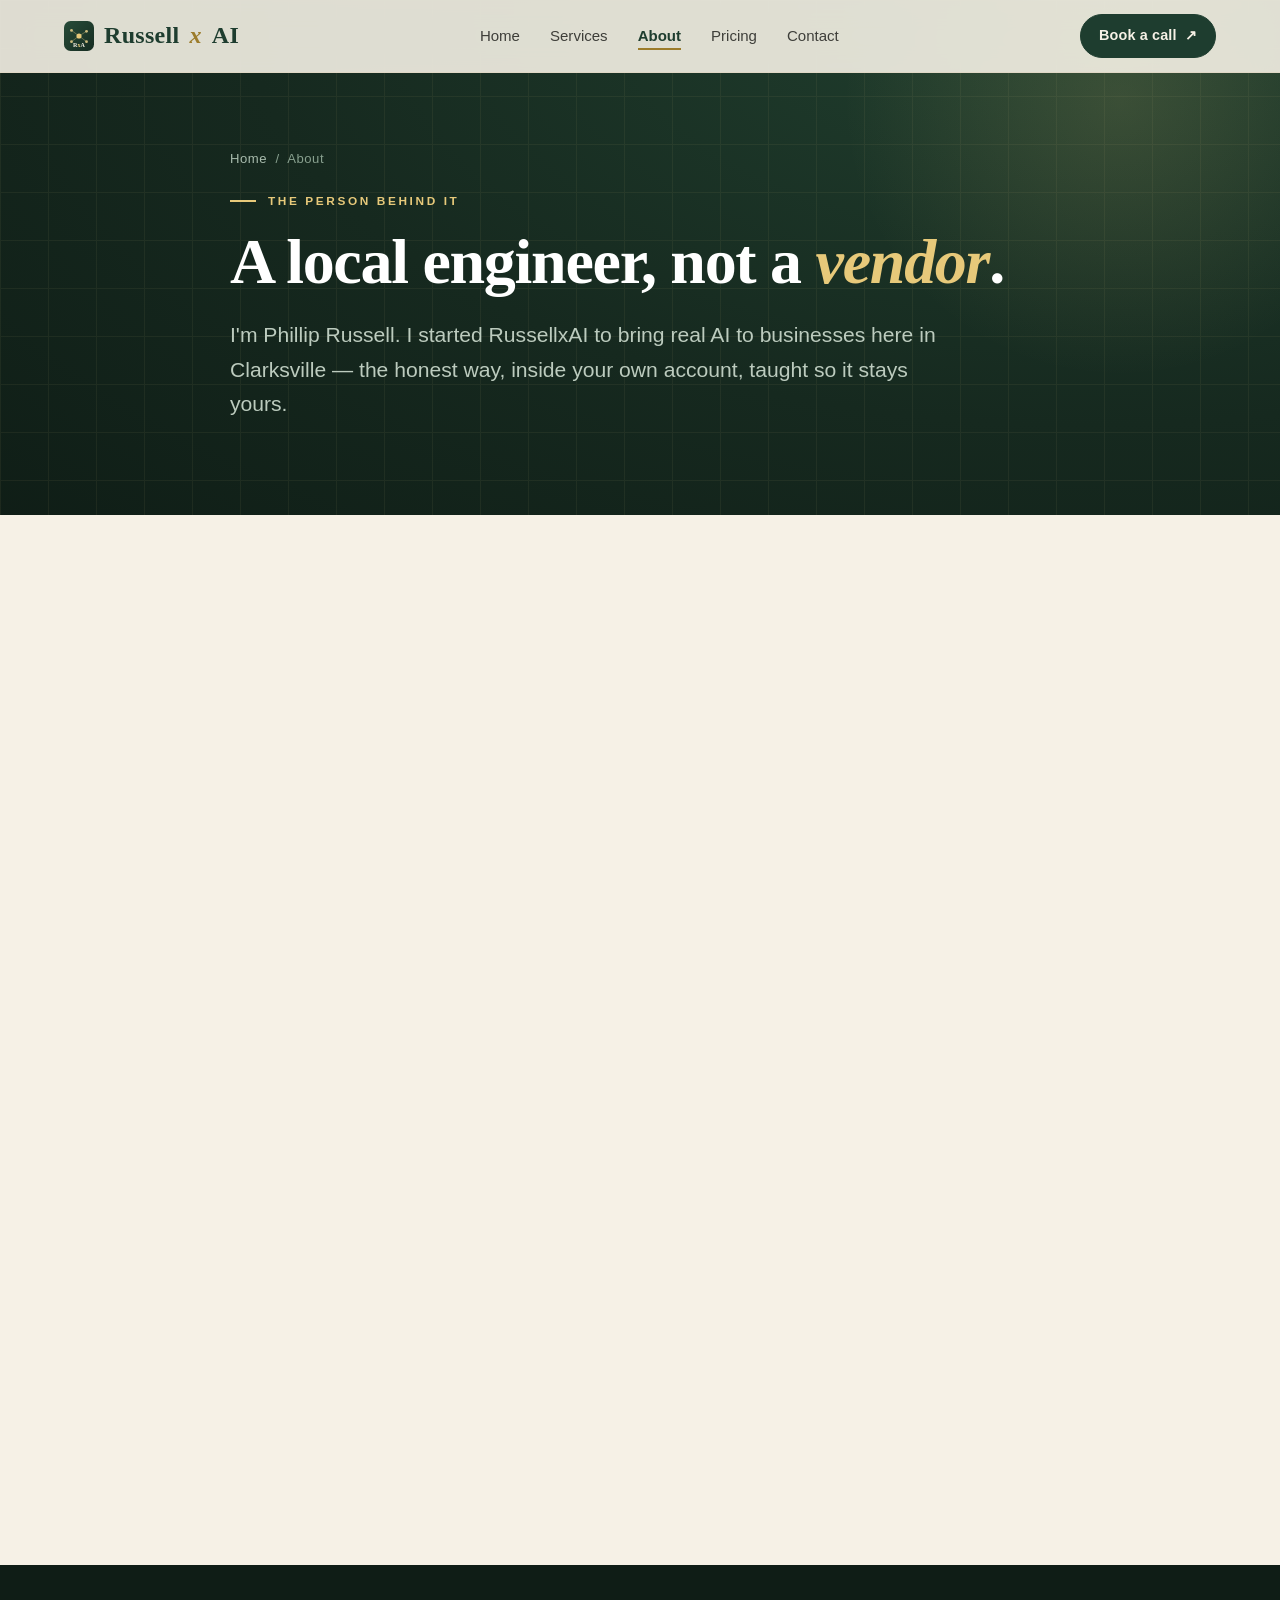
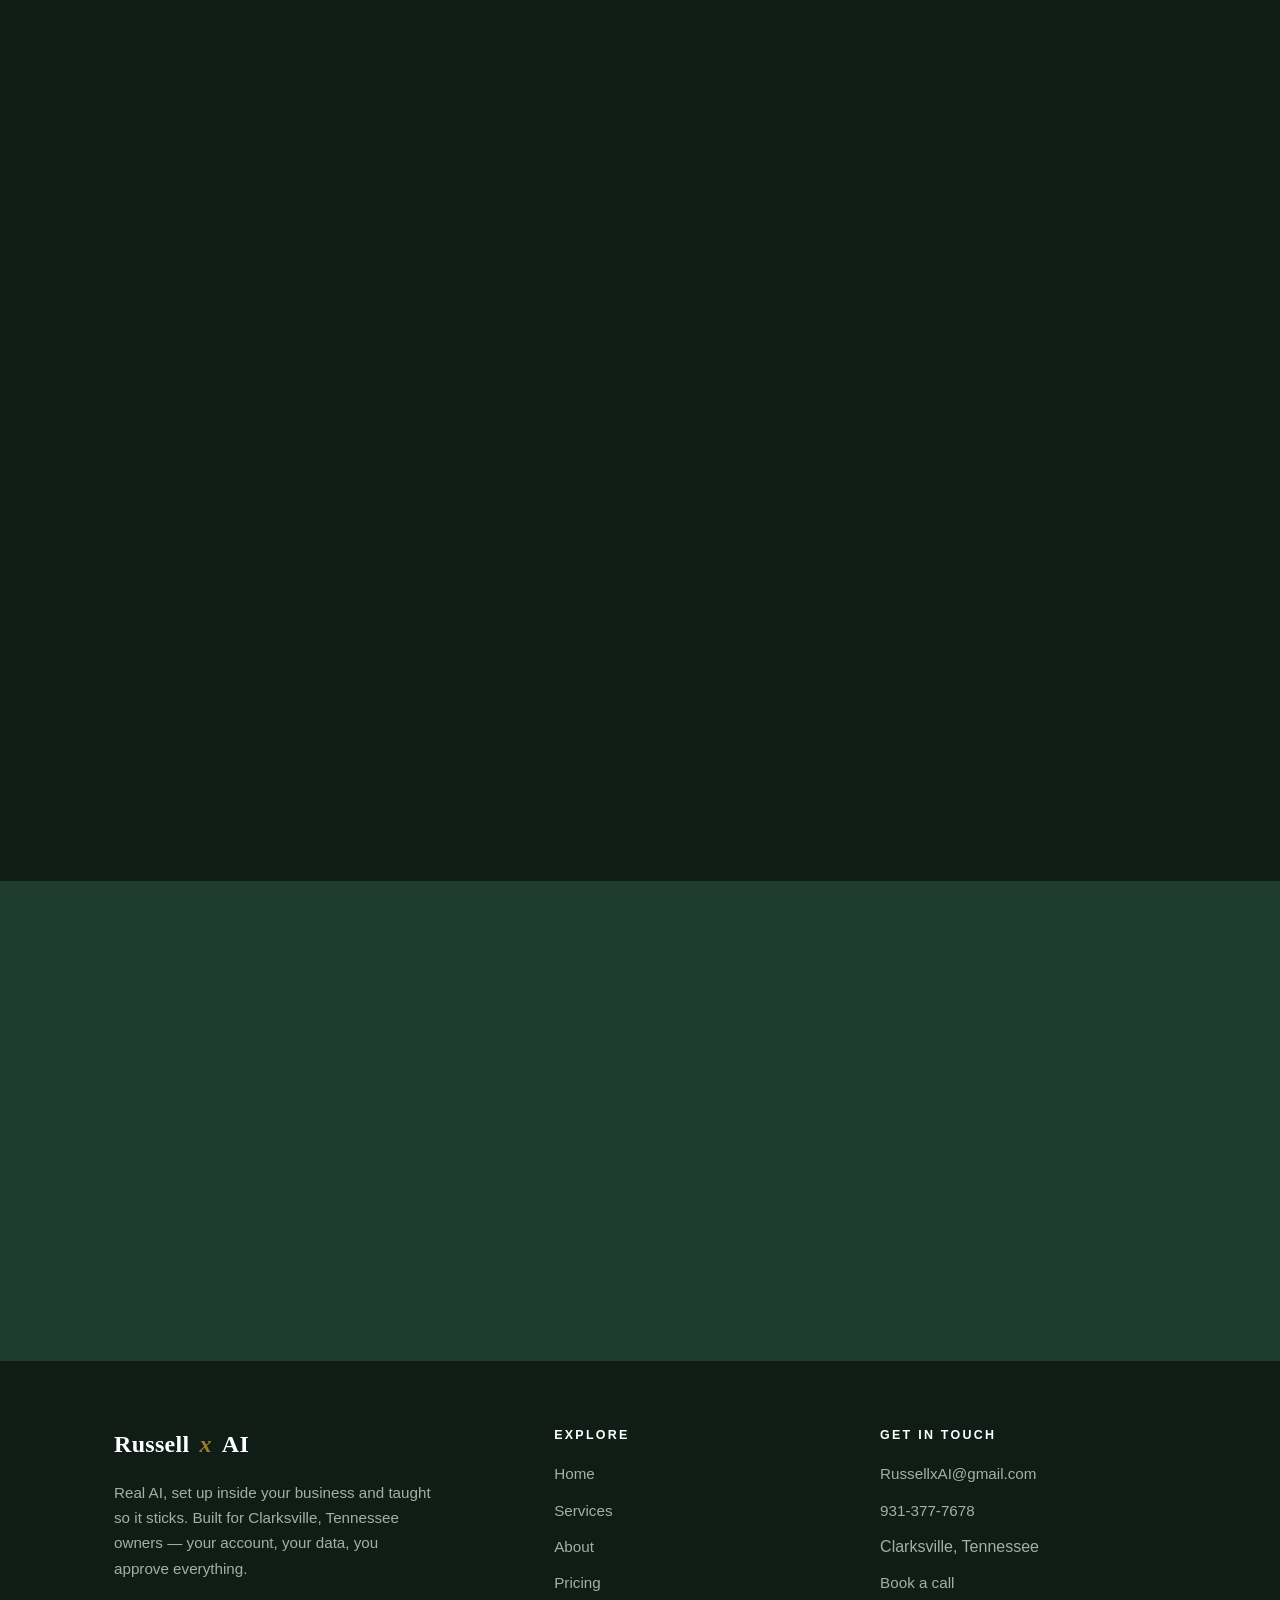
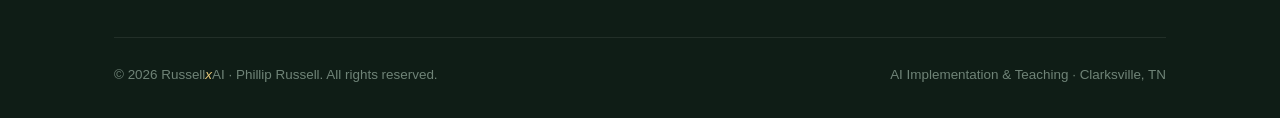
==== about.html @ 376b1025 "RussellxAI website — initial publish" ====
﻿<!DOCTYPE html>
<html lang="en">
<head>
<meta charset="utf-8">
<meta name="viewport" content="width=device-width, initial-scale=1">
<meta http-equiv="Content-Security-Policy" content="default-src 'self'; img-src 'self' data:; style-src 'self'; script-src 'self'; font-src 'self'; connect-src 'self' https://formspree.io; form-action 'self' https://formspree.io; base-uri 'self'; frame-ancestors 'none'; object-src 'none'; upgrade-insecure-requests">
<meta http-equiv="X-Content-Type-Options" content="nosniff">
<meta name="referrer" content="strict-origin-when-cross-origin">

<title>About Phillip Russell — RussellxAI · Clarksville, TN</title>
<meta name="description" content="Phillip Russell, founder of RussellxAI. Finance & AI student at Austin Peay, self-taught AI engineer. Built an operating system for a Clarksville wealth manager with 400+ clients and $500M AUM.">
<link rel="canonical" href="https://www.russellxai.com/about.html">
<meta name="theme-color" content="#16291f">
<meta property="og:type" content="profile">
<meta property="og:site_name" content="RussellxAI">
<meta property="og:title" content="About Phillip Russell — RussellxAI">
<meta property="og:description" content="Humble enough to know AI can't take over your business — smart enough to use it to run it more efficiently.">
<meta property="og:url" content="https://www.russellxai.com/about.html">
<meta property="og:image" content="https://www.russellxai.com/assets/img/og-image.png">
<meta name="twitter:card" content="summary_large_image">

<link rel="icon" type="image/svg+xml" href="assets/img/favicon.svg">
<link rel="stylesheet" href="assets/css/styles.css">
</head>
<body id="top">

<div class="progress" id="progress" aria-hidden="true"></div>

<header class="nav" id="nav">
  <a class="brand" href="index.html" aria-label="RussellxAI home">
    <img class="mark" src="assets/img/favicon.svg" alt="" width="30" height="30">
    Russell<span class="x">x</span>AI
  </a>
  <nav aria-label="Primary">
    <ul class="nav-links">
      <li><a href="index.html">Home</a></li>
      <li><a href="services.html">Services</a></li>
      <li><a href="about.html" class="active" aria-current="page">About</a></li>
      <li><a href="pricing.html">Pricing</a></li>
      <li><a href="contact.html">Contact</a></li>
    </ul>
  </nav>
  <div class="nav-cta">
    <a class="btn nav-book" href="contact.html">Book a call <span class="arrow">↗</span></a>
    <button class="nav-toggle" id="navToggle" aria-label="Open menu" aria-expanded="false"><span></span><span></span><span></span></button>
  </div>
</header>

<header class="page-header" aria-label="About">
  <div class="page-header__grid" aria-hidden="true"></div>
  <div class="page-header__glow" aria-hidden="true"></div>
  <div class="container page-header__inner">
    <div class="page-header__crumbs"><a href="index.html">Home</a> &nbsp;/&nbsp; About</div>
    <p class="eyebrow reveal in">The person behind it</p>
    <h1 class="reveal in" data-delay="1">A local engineer, not a <span class="accent">vendor</span>.</h1>
    <p class="lead reveal in" data-delay="2">I'm Phillip Russell. I started RussellxAI to bring real AI to businesses here in Clarksville — the honest way, inside your own account, taught so it stays yours.</p>
  </div>
</header>

<section class="section" id="about" aria-label="About Phillip Russell">
  <div class="container about">
    <div class="about__portrait reveal">
      <div class="ring" aria-hidden="true"></div>
      <div class="initials" aria-hidden="true">PR</div>
      <div class="name-plate"><b>Phillip Russell</b><span>Founder · RussellxAI · Clarksville, TN</span></div>
    </div>
    <div>
      <p class="eyebrow reveal">In my words</p>
      <blockquote class="about__quote reveal" data-delay="1">I am humble enough to understand that AI can not take over your business, but I am smart enough to use it to <span class="hl">help run your business more efficiently</span>. I have already done it with a wealth manager worth <span class="hl">$500M</span>.</blockquote>
      <p class="about__body reveal" data-delay="2">I'm a Finance and AI student here locally at Austin Peay, and I'm self-taught in AI. I work across multiple businesses in Clarksville — my biggest client a wealth manager with over 400 clients and $500 million in assets under management. I built him an operating system so he could focus on expanding to Nashville. I'm young and I lean into it. The work is tailored off your experience plus my knowledge in AI, taught so it stays yours.</p>
      <ul class="about__creds reveal" data-delay="3">
        <li>Austin Peay — Finance &amp; AI</li>
        <li>Self-taught AI engineer</li>
        <li>$500M AUM operating-system build</li>
        <li>Multiple Clarksville clients</li>
      </ul>
      <div class="about__sig reveal" data-delay="3">— Phillip Russell</div>
    </div>
  </div>
</section>

<!-- proof -->
<section class="section section--dark section--darker" aria-label="Track record">
  <div class="container">
    <p class="eyebrow reveal">Proof, not promises</p>
    <h2 class="section-title reveal" data-delay="1">Local, specific, already done.</h2>
    <div class="proof-grid">
      <div class="stat reveal" data-delay="1"><div class="stat__num" data-count="500" data-prefix="$" data-suffix="M">$0</div><div class="stat__label">AUM at the wealth manager I built an operating system for</div></div>
      <div class="stat reveal" data-delay="2"><div class="stat__num" data-count="400" data-suffix="+">0</div><div class="stat__label">clients that system serves, so he can expand to Nashville</div></div>
      <div class="stat reveal" data-delay="3"><div class="stat__num" data-count="5000" data-prefix="$" data-format="comma">$0</div><div class="stat__label">/month — the SEO agency work the local program replaces</div></div>
      <div class="stat reveal" data-delay="4"><div class="stat__num" data-count="100" data-suffix="%">0%</div><div class="stat__label">yours — your account, your data, you approve everything</div></div>
    </div>
    <div class="cases">
      <article class="case reveal" data-delay="1">
        <div class="case__tag">Wealth management · Clarksville</div>
        <h4>The operating system</h4>
        <p>Built a full AI operating system for a wealth manager with 400+ clients and $500M AUM — so the owner could stop running the back office and start expanding to Nashville.</p>
      </article>
      <article class="case reveal" data-delay="2">
        <div class="case__tag">Softball lessons · Clarksville</div>
        <h4>Numbers on day one</h4>
        <p>For a softball-lesson S-Corp, delivered a financial model and a live dashboard the same day — revenue, tax, and ROI in plain English the owner can reopen anytime.</p>
      </article>
      <article class="case reveal" data-delay="3">
        <div class="case__tag">Tree service · Clarksville</div>
        <h4>A 24/7 receptionist</h4>
        <p>Built an AI phone receptionist for a tree-service crew that answers around the clock and books non-overlapping jobs straight onto the owner's calendar.</p>
      </article>
    </div>
  </div>
</section>

<!-- CTA band -->
<section class="cta-band" aria-label="Get started">
  <div class="container">
    <p class="eyebrow reveal">Let's talk</p>
    <h2 class="reveal" data-delay="1">If that sounds like the kind of help you want —</h2>
    <p class="reveal" data-delay="2">I'd like to get on your schedule. Coffee's on me.</p>
    <div class="hero__actions reveal" data-delay="3">
      <a class="btn btn--gold" href="contact.html">Get on my schedule <span class="arrow">↗</span></a>
      <a class="btn btn--ghost" href="services.html">See what I set up</a>
    </div>
  </div>
</section>

<footer class="footer" aria-label="Footer">
  <div class="container">
    <div class="footer__top">
      <div>
        <div class="brand">Russell<span class="x">x</span>AI</div>
        <p>Real AI, set up inside your business and taught so it sticks. Built for Clarksville, Tennessee owners — your account, your data, you approve everything.</p>
      </div>
      <div>
        <h5>Explore</h5>
        <ul>
          <li><a href="index.html">Home</a></li>
          <li><a href="services.html">Services</a></li>
          <li><a href="about.html">About</a></li>
          <li><a href="pricing.html">Pricing</a></li>
        </ul>
      </div>
      <div>
        <h5>Get in touch</h5>
        <ul>
          <li><a href="mailto:RussellxAI@gmail.com">RussellxAI@gmail.com</a></li>
          <li><a href="tel:+19313777678">931-377-7678</a></li>
          <li><span>Clarksville, Tennessee</span></li>
          <li><a href="contact.html">Book a call</a></li>
        </ul>
      </div>
    </div>
    <div class="footer__bottom">
      <span>© <span id="year">2026</span> Russell<span class="x">x</span>AI · Phillip Russell. All rights reserved.</span>
      <span>AI Implementation &amp; Teaching · Clarksville, TN</span>
    </div>
  </div>
</footer>

<script src="assets/js/main.js" defer></script>
</body>
</html>
---- assets/css/styles.css ----
/* ===========================================================
   RussellxAI — site styles
   Brand: cream / forest-green / gold.  Self-contained, no CDN.
   =========================================================== */

:root{
  --cream:#F6F1E6;
  --paper:#FBF8F1;
  --green:#1E3D2F;
  --green-2:#2E5A43;
  --green-3:#3f6b50;
  --green-deep:#16291f;
  --green-near-black:#0f1d16;
  --ink:#1c1c19;
  --muted:#6b6a5e;
  --gold:#9c7c2b;
  --gold-2:#cdbb7e;
  --gold-bright:#e7c97a;
  --line:#e0d8c6;
  --line-soft:#ece4d4;

  --serif:Georgia,"Times New Roman",'Iowan Old Style',serif;
  --sans:"Segoe UI",-apple-system,BlinkMacSystemFont,Helvetica,Arial,sans-serif;

  --container:1180px;
  --gutter:clamp(20px,5vw,72px);
  --radius:16px;
  --radius-sm:10px;

  --shadow-sm:0 1px 3px rgba(22,41,31,.06),0 6px 18px rgba(22,41,31,.05);
  --shadow-md:0 10px 30px rgba(22,41,31,.10),0 2px 8px rgba(22,41,31,.06);
  --shadow-lg:0 30px 70px rgba(15,29,22,.22);

  --ease:cubic-bezier(.22,.61,.36,1);
  --ease-out:cubic-bezier(.16,1,.3,1);
}

*,*::before,*::after{box-sizing:border-box}
html{scroll-behavior:smooth;-webkit-text-size-adjust:100%}
@media (prefers-reduced-motion:reduce){html{scroll-behavior:auto}}

body{
  margin:0;
  background:var(--cream);
  color:var(--ink);
  font-family:var(--sans);
  font-size:clamp(16px,1.05vw,18px);
  line-height:1.65;
  -webkit-font-smoothing:antialiased;
  text-rendering:optimizeLegibility;
  overflow-x:hidden;
}

img,svg{max-width:100%;display:block}
a{color:inherit;text-decoration:none}
button{font-family:inherit}

h1,h2,h3,h4,.display{font-family:var(--serif);font-weight:700;line-height:1.08;letter-spacing:-.01em;color:var(--green);margin:0}
p{margin:0 0 1em}

::selection{background:var(--gold-bright);color:var(--green-deep)}

/* ---------- layout helpers ---------- */
.container{width:100%;max-width:var(--container);margin-inline:auto;padding-inline:var(--gutter)}
.section{padding:clamp(72px,11vh,140px) 0;position:relative}
.section--tight{padding:clamp(48px,7vh,84px) 0}
.section--top{padding-top:clamp(132px,16vh,172px)}
.eyebrow{
  font-family:var(--sans);font-size:.74rem;font-weight:700;letter-spacing:.22em;
  text-transform:uppercase;color:var(--gold);margin:0 0 18px;display:flex;align-items:center;gap:12px
}
.eyebrow::before{content:"";width:26px;height:2px;background:var(--gold);display:inline-block}
.section-title{font-size:clamp(2rem,4.4vw,3.5rem);max-width:18ch}
.section-lead{font-size:clamp(1.05rem,1.6vw,1.3rem);color:var(--muted);max-width:60ch;margin-top:22px}
.actions-row{margin-top:44px;display:flex;flex-wrap:wrap;gap:16px}

/* dark variant */
.section--dark{background:var(--green-deep);color:#dfe7df}
.section--darker{background:var(--green-near-black)}
.section--dark h1,.section--dark h2,.section--dark h3,.section--dark h4{color:#fff}
.section--dark .eyebrow{color:var(--gold-bright)}
.section--dark .eyebrow::before{background:var(--gold-bright)}
.section--dark .section-lead{color:#aebfb2}

/* ---------- buttons ---------- */
.btn{
  --bg:var(--green);--fg:var(--cream);
  display:inline-flex;align-items:center;gap:.6em;cursor:pointer;
  background:var(--bg);color:var(--fg);border:1.5px solid var(--bg);
  font-family:var(--sans);font-size:.98rem;font-weight:600;letter-spacing:.01em;
  padding:.92em 1.7em;border-radius:999px;
  transition:transform .25s var(--ease),box-shadow .25s var(--ease),background .25s,color .25s;
  will-change:transform;
}
.btn:hover{transform:translateY(-2px);box-shadow:var(--shadow-md)}
.btn:active{transform:translateY(0)}
.btn .arrow{transition:transform .3s var(--ease)}
.btn:hover .arrow{transform:translate(4px,-2px)}
.btn--gold{--bg:var(--gold-bright);--fg:var(--green-deep);border-color:var(--gold-bright);font-weight:700}
.btn--ghost{--bg:transparent;--fg:var(--green);border-color:rgba(30,61,47,.28)}
.btn--ghost:hover{background:rgba(30,61,47,.06)}
.section--dark .btn--ghost{--fg:#eef3ee;border-color:rgba(255,255,255,.32)}
.section--dark .btn--ghost:hover{background:rgba(255,255,255,.08)}

/* ---------- nav ---------- */
.nav{
  position:fixed;inset:0 0 auto 0;z-index:60;
  display:flex;align-items:center;justify-content:space-between;
  gap:24px;padding:14px var(--gutter);
  background:rgba(246,241,230,.90);
  backdrop-filter:saturate(140%) blur(14px);
  -webkit-backdrop-filter:saturate(140%) blur(14px);
  border-bottom:1px solid var(--line);
  transition:padding .35s var(--ease),box-shadow .35s;
}
.nav.scrolled{padding:10px var(--gutter);box-shadow:0 4px 24px rgba(22,41,31,.10)}
.brand{font-family:var(--serif);font-size:1.5rem;font-weight:700;letter-spacing:.3px;color:var(--green);display:flex;align-items:center;gap:10px}
.brand .x{color:var(--gold);font-style:italic}
.brand .mark{width:30px;height:30px;flex:0 0 auto}
.nav-links{display:flex;align-items:center;gap:30px;list-style:none;margin:0;padding:0}
.nav-links a{font-size:.94rem;font-weight:500;color:var(--ink);position:relative;padding:4px 0;opacity:.82;transition:opacity .2s}
.nav-links a::after{content:"";position:absolute;left:0;bottom:-2px;width:0;height:2px;background:var(--gold);transition:width .3s var(--ease)}
.nav-links a:hover{opacity:1}.nav-links a:hover::after{width:100%}
.nav-links a.active{opacity:1;color:var(--green);font-weight:600}
.nav-links a.active::after{width:100%}
.nav-cta{display:flex;align-items:center;gap:14px}
.nav .btn{padding:.62em 1.25em;font-size:.9rem}
.nav-toggle{display:none;background:none;border:0;cursor:pointer;width:42px;height:42px;border-radius:10px}
.nav-toggle span{display:block;width:22px;height:2px;background:var(--green);margin:5px auto;transition:.3s var(--ease)}

/* scroll progress */
.progress{position:fixed;top:0;left:0;height:3px;width:0;z-index:70;
  background:linear-gradient(90deg,var(--gold),var(--gold-bright));transition:width .1s linear}

/* ---------- subpage header ---------- */
.page-header{position:relative;overflow:hidden;isolation:isolate;
  background:radial-gradient(120% 150% at 85% 0%,#21402f 0%,var(--green-deep) 55%,var(--green-near-black) 100%);color:#eaf0ea}
.page-header__grid{position:absolute;inset:0;z-index:-1;opacity:.07;
  background-image:linear-gradient(#cdbb7e 1px,transparent 1px),linear-gradient(90deg,#cdbb7e 1px,transparent 1px);background-size:48px 48px}
.page-header__glow{position:absolute;z-index:-1;width:560px;height:560px;right:-120px;top:-180px;border-radius:50%;
  background:radial-gradient(circle,rgba(231,201,122,.14),transparent 70%)}
.page-header__inner{padding:148px 0 72px;max-width:820px}
.page-header .eyebrow{color:var(--gold-bright)}
.page-header .eyebrow::before{background:var(--gold-bright)}
.page-header h1{color:#fff;font-size:clamp(2.4rem,5.6vw,4rem);line-height:1.04;letter-spacing:-.02em}
.page-header h1 .accent{color:var(--gold-bright);font-style:italic}
.page-header .lead{color:#bccbbe;font-size:clamp(1.05rem,1.65vw,1.32rem);max-width:62ch;margin-top:22px}
.page-header__crumbs{font-size:.82rem;letter-spacing:.04em;color:#88a08f;margin-bottom:22px}
.page-header__crumbs a{color:#a9bcae}.page-header__crumbs a:hover{color:var(--gold-bright)}

/* ---------- CTA band ---------- */
.cta-band{background:var(--green);color:#eaf0ea;text-align:center}
.cta-band .container{padding-block:clamp(64px,9vh,116px)}
.cta-band .eyebrow{justify-content:center;color:var(--gold-bright)}
.cta-band .eyebrow::before{display:none}
.cta-band h2{color:#fff;font-size:clamp(2rem,4.2vw,3.1rem);max-width:22ch;margin:0 auto}
.cta-band p{color:#bccbbe;max-width:52ch;margin:18px auto 32px}
.cta-band .hero__actions{justify-content:center}

/* ---------- hero ---------- */
.hero{
  position:relative;min-height:100svh;display:flex;align-items:center;
  background:radial-gradient(120% 120% at 80% 0%,#21402f 0%,var(--green-deep) 45%,var(--green-near-black) 100%);
  color:#eaf0ea;overflow:hidden;isolation:isolate;
}
.hero__canvas{position:absolute;inset:0;z-index:-1;width:100%;height:100%}
.hero__veil{position:absolute;inset:0;z-index:-1;
  background:radial-gradient(60% 60% at 18% 30%,rgba(231,201,122,.10),transparent 70%)}
.hero__inner{padding-top:120px;padding-bottom:60px;max-width:980px}
.hero__loc{display:inline-flex;align-items:center;gap:9px;font-family:var(--sans);
  font-size:.82rem;letter-spacing:.18em;text-transform:uppercase;color:var(--gold-bright);
  border:1px solid rgba(231,201,122,.35);border-radius:999px;padding:8px 16px;margin-bottom:28px}
.hero__loc .dot{width:7px;height:7px;border-radius:50%;background:var(--gold-bright);box-shadow:0 0 0 0 rgba(231,201,122,.6);animation:pulse 2.4s infinite}
@keyframes pulse{0%{box-shadow:0 0 0 0 rgba(231,201,122,.5)}70%{box-shadow:0 0 0 10px rgba(231,201,122,0)}100%{box-shadow:0 0 0 0 rgba(231,201,122,0)}}
.hero h1{color:#fff;font-size:clamp(2.7rem,7vw,6rem);line-height:1.02;letter-spacing:-.02em;overflow-wrap:break-word}
.hero h1 .accent{color:var(--gold-bright);font-style:italic}
.hero__sub{font-size:clamp(1.1rem,1.9vw,1.45rem);color:#c4d2c6;max-width:60ch;margin:28px 0 0}
.hero__doors{margin-top:26px;font-size:1.02rem;color:#dfe7df;border-left:3px solid var(--gold-bright);padding-left:18px;max-width:54ch}
.hero__doors b{color:#fff;font-family:var(--serif)}
.hero__actions{display:flex;flex-wrap:wrap;gap:16px;margin-top:40px}
.hero__scroll{position:absolute;bottom:26px;left:50%;transform:translateX(-50%);
  display:flex;flex-direction:column;align-items:center;gap:8px;color:#9fb3a4;font-size:.72rem;letter-spacing:.2em;text-transform:uppercase}
.hero__scroll .mouse{width:24px;height:38px;border:2px solid rgba(231,201,122,.6);border-radius:14px;position:relative}
.hero__scroll .mouse::after{content:"";position:absolute;left:50%;top:7px;width:4px;height:7px;border-radius:2px;background:var(--gold-bright);transform:translateX(-50%);animation:wheel 1.8s infinite}
@keyframes wheel{0%{opacity:0;transform:translate(-50%,0)}30%{opacity:1}100%{opacity:0;transform:translate(-50%,12px)}}

/* marquee strip */
.strip{background:var(--green);color:#cfe;overflow:hidden;border-block:1px solid rgba(255,255,255,.06)}
.strip__track{display:flex;gap:54px;padding:16px 0;white-space:nowrap;width:max-content;animation:marquee 32s linear infinite}
.strip__track span{font-family:var(--serif);font-size:1.05rem;color:#c8d6c9;display:inline-flex;align-items:center;gap:54px}
.strip__track span::after{content:"✦";color:var(--gold-bright)}
@keyframes marquee{to{transform:translateX(-50%)}}
@media (prefers-reduced-motion:reduce){.strip__track{animation:none}.hero__loc .dot{animation:none}}

/* ---------- reveal animation ---------- */
.reveal{opacity:0;transform:translateY(34px);transition:opacity .9s var(--ease-out),transform .9s var(--ease-out)}
.reveal.in{opacity:1;transform:none}
.reveal[data-delay="1"]{transition-delay:.08s}
.reveal[data-delay="2"]{transition-delay:.16s}
.reveal[data-delay="3"]{transition-delay:.24s}
.reveal[data-delay="4"]{transition-delay:.32s}
.reveal[data-delay="5"]{transition-delay:.40s}
@media (prefers-reduced-motion:reduce){.reveal{opacity:1;transform:none;transition:none}}

/* ---------- two doors ---------- */
.doors{display:grid;grid-template-columns:1fr 1fr;gap:24px;margin-top:54px}
.door{position:relative;overflow:hidden;border-radius:var(--radius);padding:46px 40px;min-height:300px;
  display:flex;flex-direction:column;justify-content:flex-end;color:#fff;
  transition:transform .5s var(--ease),box-shadow .5s var(--ease)}
.door:hover{transform:translateY(-6px);box-shadow:var(--shadow-lg)}
.door--expand{background:linear-gradient(160deg,#27543c,#16291f)}
.door--time{background:linear-gradient(160deg,#34634a,#1c3a2c)}
.door__num{font-family:var(--serif);font-size:4rem;color:rgba(231,201,122,.28);position:absolute;top:18px;right:28px;line-height:1}
.door__icon{width:54px;height:54px;margin-bottom:auto}
.door h3{color:#fff;font-size:1.9rem;margin-bottom:10px}
.door p{color:#c9d6c9;margin:0;max-width:34ch}
.door .tag{font-family:var(--sans);font-size:.74rem;letter-spacing:.2em;text-transform:uppercase;color:var(--gold-bright);margin-bottom:14px}

/* ---------- services ---------- */
.services-head{display:flex;flex-wrap:wrap;justify-content:space-between;align-items:flex-end;gap:30px}
.svc-grid{display:grid;grid-template-columns:repeat(2,1fr);gap:26px;margin-top:56px}
.svc-card{
  background:var(--paper);border:1px solid var(--line);border-radius:var(--radius);
  overflow:hidden;display:flex;flex-direction:column;
  transition:transform .45s var(--ease),box-shadow .45s var(--ease),border-color .45s;
  will-change:transform;
}
.svc-card:hover{transform:translateY(-8px);box-shadow:var(--shadow-md);border-color:var(--gold-2)}
.svc-card__media{background:linear-gradient(180deg,#f0ead9,#e9e1cd);border-bottom:1px solid var(--line);
  aspect-ratio:400/240;overflow:hidden;position:relative}
.svc-card__media img{width:100%;height:100%;object-fit:cover;transition:transform .6s var(--ease)}
.svc-card:hover .svc-card__media img{transform:scale(1.04)}
.svc-card__body{padding:30px 30px 34px;display:flex;flex-direction:column;flex:1}
.svc-card__kicker{font-size:.72rem;font-weight:700;letter-spacing:.18em;text-transform:uppercase;color:var(--gold);margin-bottom:10px}
.svc-card h3{font-size:1.5rem;margin-bottom:12px}
.svc-card p{color:#3c4a40;margin:0 0 18px}
.svc-card .quote{font-style:italic;color:var(--green-2);border-left:3px solid var(--gold-2);padding-left:14px;font-size:.98rem;margin:0}
.svc-card .built{margin-top:auto;padding-top:18px;font-size:.82rem;color:var(--muted)}
.svc-card .built b{color:var(--green-2);font-weight:600}

/* quick-match table */
.match{margin-top:60px;border:1px solid var(--line);border-radius:var(--radius);overflow:hidden;background:var(--paper)}
.match__row{display:grid;grid-template-columns:1fr 1fr;gap:0;border-bottom:1px solid var(--line-soft)}
.match__row:last-child{border-bottom:0}
.match__row>div{padding:16px 26px}
.match__say{color:var(--ink);font-style:italic}
.match__say::before{content:"“"}.match__say::after{content:"”"}
.match__lead{color:var(--green-2);font-weight:600;border-left:1px solid var(--line-soft);display:flex;align-items:center;gap:10px}
.match__lead .arrow{color:var(--gold)}
.match__row.head>div{background:var(--green);color:var(--gold-bright);font-family:var(--sans);font-size:.74rem;letter-spacing:.18em;text-transform:uppercase;font-style:normal;font-weight:700}
.match__row.head .match__lead{color:var(--gold-bright)}

/* ---------- approach pillars ---------- */
.pillars{display:grid;grid-template-columns:repeat(3,1fr);gap:24px;margin-top:56px}
.pillar{background:rgba(255,255,255,.04);border:1px solid rgba(255,255,255,.10);border-radius:var(--radius);padding:36px 32px;transition:transform .4s var(--ease),background .4s}
.pillar:hover{transform:translateY(-6px);background:rgba(255,255,255,.07)}
.pillar__n{font-family:var(--serif);font-size:1rem;color:var(--gold-bright);margin-bottom:18px}
.pillar h3{color:#fff;font-size:1.45rem;margin-bottom:10px}
.pillar p{color:#aebfb2;margin:0}
.pillar__ico{width:46px;height:46px;margin-bottom:20px;color:var(--gold-bright)}

/* ---------- proof / stats ---------- */
.proof-grid{display:grid;grid-template-columns:repeat(4,1fr);gap:20px;margin-top:54px}
.stat{padding:30px 24px;border-radius:var(--radius);background:rgba(255,255,255,.04);border:1px solid rgba(255,255,255,.10);text-align:left}
.stat__num{font-family:var(--serif);font-size:clamp(2.2rem,4.5vw,3.4rem);color:var(--gold-bright);line-height:1;letter-spacing:-.02em}
.stat__label{margin-top:12px;color:#bccbbe;font-size:.96rem}
.cases{display:grid;grid-template-columns:repeat(3,1fr);gap:22px;margin-top:30px}
.case{background:rgba(255,255,255,.04);border:1px solid rgba(255,255,255,.10);border-radius:var(--radius);padding:30px 28px}
.case__tag{font-size:.72rem;letter-spacing:.18em;text-transform:uppercase;color:var(--gold-bright);margin-bottom:14px}
.case h4{color:#fff;font-size:1.2rem;margin-bottom:10px}
.case p{color:#aebfb2;margin:0;font-size:.96rem}

/* ---------- about ---------- */
.about{display:grid;grid-template-columns:.85fr 1.15fr;gap:clamp(36px,6vw,84px);align-items:center}
.about__portrait{position:relative;border-radius:var(--radius);overflow:hidden;aspect-ratio:4/5;
  background:linear-gradient(160deg,#27543c,#16291f);box-shadow:var(--shadow-lg);display:flex;align-items:flex-end;justify-content:center}
.about__portrait .initials{position:absolute;inset:0;display:flex;align-items:center;justify-content:center;
  font-family:var(--serif);font-size:7rem;color:rgba(231,201,122,.22)}
.about__portrait .ring{position:absolute;width:74%;aspect-ratio:1;border:1px solid rgba(231,201,122,.25);border-radius:50%;top:8%;left:13%}
.about__portrait .name-plate{position:relative;z-index:2;width:100%;padding:24px;background:linear-gradient(0deg,rgba(15,29,22,.92),transparent);color:#fff}
.about__portrait .name-plate b{font-family:var(--serif);font-size:1.3rem;display:block}
.about__portrait .name-plate span{color:var(--gold-bright);font-size:.86rem}
.about__quote{font-family:var(--serif);font-size:clamp(1.5rem,2.9vw,2.3rem);line-height:1.32;color:var(--green);letter-spacing:-.01em}
.about__quote .hl{color:var(--gold);font-style:italic}
.about__body{color:#3c4a40;font-size:1.06rem;margin-top:26px;max-width:54ch}
.about__sig{margin-top:24px;font-family:var(--serif);font-size:1.5rem;color:var(--green)}
.about__creds{display:flex;flex-wrap:wrap;gap:10px;margin-top:24px;list-style:none;padding:0}
.about__creds li{font-size:.84rem;color:var(--green-2);background:var(--paper);border:1px solid var(--line);border-radius:999px;padding:7px 15px}

/* ---------- pricing ---------- */
.price-wrap{display:grid;grid-template-columns:1fr 1fr;gap:26px;margin-top:54px;align-items:stretch}
.price-card{background:var(--paper);border:1px solid var(--line);border-radius:var(--radius);padding:42px 40px;position:relative;overflow:hidden}
.price-card--feature{background:linear-gradient(165deg,#21402f,#16291f);color:#dfe7df;border-color:transparent}
.price-card--feature h3,.price-card--feature .price{color:#fff}
.price-card .tier{font-size:.74rem;letter-spacing:.2em;text-transform:uppercase;color:var(--gold);font-weight:700;margin-bottom:18px}
.price-card--feature .tier{color:var(--gold-bright)}
.price-card .price{font-family:var(--serif);font-size:clamp(2.6rem,5vw,3.6rem);color:var(--green);line-height:1}
.price-card .price small{font-family:var(--sans);font-size:1rem;color:var(--muted);font-weight:500}
.price-card--feature .price small{color:#aebfb2}
.price-card .price-sub{margin-top:8px;color:var(--muted)}
.price-card--feature .price-sub{color:#aebfb2}
.price-list{list-style:none;margin:26px 0 0;padding:0;display:flex;flex-direction:column;gap:13px}
.price-list li{display:flex;gap:12px;align-items:flex-start;font-size:.98rem;color:#3c4a40}
.price-card--feature .price-list li{color:#cdd9cd}
.price-list .tick{flex:0 0 auto;width:20px;height:20px;border-radius:50%;background:var(--green);color:#fff;display:grid;place-items:center;font-size:.7rem;margin-top:2px}
.price-card--feature .price-list .tick{background:var(--gold-bright);color:var(--green-deep)}
.price-note{margin-top:46px;text-align:center;color:var(--muted);font-size:.96rem}
.price-note b{color:var(--green-2)}

/* ---------- FAQ ---------- */
.faq{margin-top:44px;max-width:820px}
.faq__item{border:1px solid rgba(255,255,255,.12);border-radius:var(--radius-sm);margin-bottom:14px;background:rgba(255,255,255,.03);overflow:hidden}
.faq__item summary{list-style:none;cursor:pointer;padding:20px 24px;font-family:var(--serif);font-size:1.12rem;color:#fff;
  display:flex;align-items:center;justify-content:space-between;gap:16px;transition:background .2s}
.faq__item summary::-webkit-details-marker{display:none}
.faq__item summary::after{content:"+";font-family:var(--sans);font-size:1.5rem;color:var(--gold-bright);transition:transform .3s var(--ease);line-height:1}
.faq__item[open] summary::after{transform:rotate(45deg)}
.faq__item summary:hover{background:rgba(255,255,255,.05)}
.faq__item p{margin:0;padding:0 24px 22px;color:#aebfb2;max-width:64ch}

/* ---------- contact ---------- */
.contact{display:grid;grid-template-columns:1.05fr .95fr;gap:clamp(36px,6vw,72px)}
.contact__info .lead{font-size:1.1rem;color:#cdd9cd;max-width:42ch}
.contact__methods{list-style:none;margin:34px 0 0;padding:0;display:flex;flex-direction:column;gap:6px}
.contact__methods a,.contact__methods li>span{display:flex;align-items:center;gap:16px;padding:16px 0;border-bottom:1px solid rgba(255,255,255,.12);color:#eef3ee;transition:color .2s}
.contact__methods a:hover{color:var(--gold-bright)}
.contact__methods .ico{width:42px;height:42px;flex:0 0 auto;border-radius:12px;background:rgba(255,255,255,.06);display:grid;place-items:center;color:var(--gold-bright)}
.contact__methods .meta{display:flex;flex-direction:column;line-height:1.3}
.contact__methods .meta small{color:#9fb3a4;font-size:.78rem;letter-spacing:.04em}
.contact__methods .meta b{font-weight:600;font-size:1.02rem}

.form{background:var(--paper);border-radius:var(--radius);padding:clamp(28px,4vw,40px);box-shadow:var(--shadow-md)}
.form h3{font-size:1.4rem;margin-bottom:6px;color:var(--green)}
.form .form-sub{color:var(--muted);font-size:.92rem;margin-bottom:24px}
.field{margin-bottom:18px}
.field label{display:block;font-size:.8rem;font-weight:600;letter-spacing:.04em;color:var(--green-2);margin-bottom:7px;text-transform:uppercase}
.field input,.field select,.field textarea{
  width:100%;font-family:var(--sans);font-size:1rem;color:var(--ink);
  background:#fff;border:1.5px solid var(--line);border-radius:var(--radius-sm);
  padding:13px 15px;transition:border-color .2s,box-shadow .2s}
.field textarea{resize:vertical;min-height:120px}
.field input:focus,.field select:focus,.field textarea:focus{outline:none;border-color:var(--green-2);box-shadow:0 0 0 3px rgba(46,90,67,.14)}
.form .btn{width:100%;justify-content:center;margin-top:6px}
.form__hint{margin-top:16px;font-size:.82rem;color:var(--muted);text-align:center}
.form__hint a{color:var(--green-2);text-decoration:underline}
.form__ok{display:none;background:rgba(46,90,67,.10);border:1px solid var(--green-2);color:var(--green);border-radius:var(--radius-sm);padding:16px;margin-bottom:18px;font-size:.94rem}
.form__ok.show{display:block}

/* ---------- footer ---------- */
.footer{background:var(--green-near-black);color:#9fb3a4;padding:64px 0 32px}
.footer__top{display:grid;grid-template-columns:1.4fr 1fr 1fr;gap:40px;padding-bottom:40px;border-bottom:1px solid rgba(255,255,255,.08)}
.footer .brand{color:#fff;margin-bottom:16px}
.footer p{color:#9fb3a4;max-width:38ch;font-size:.95rem}
.footer h5{color:#fff;font-family:var(--sans);font-size:.78rem;letter-spacing:.18em;text-transform:uppercase;margin:0 0 16px}
.footer ul{list-style:none;margin:0;padding:0;display:flex;flex-direction:column;gap:10px}
.footer a{font-size:.95rem;transition:color .2s}.footer a:hover{color:var(--gold-bright)}
.footer__bottom{display:flex;flex-wrap:wrap;justify-content:space-between;gap:14px;padding-top:26px;font-size:.84rem;color:#6f8377}
.footer__bottom .x{color:var(--gold-bright);font-style:italic}

/* ---------- responsive ---------- */
@media (max-width:980px){
  .about,.contact{grid-template-columns:1fr}
  .pillars,.proof-grid,.cases{grid-template-columns:1fr 1fr}
  .price-wrap{grid-template-columns:1fr}
  .footer__top{grid-template-columns:1fr 1fr}
}
@media (max-width:760px){
  .nav-links,.nav .btn.nav-book{display:none}
  .nav-toggle{display:block}
  .nav.open .nav-links{display:flex;position:absolute;top:100%;left:0;right:0;flex-direction:column;
    background:var(--cream);padding:18px var(--gutter) 26px;gap:6px;border-bottom:1px solid var(--line);box-shadow:var(--shadow-md)}
  .nav.open .nav-links a{padding:12px 0;font-size:1.05rem;border-bottom:1px solid var(--line-soft)}
  .svc-grid,.doors{grid-template-columns:1fr}
  .proof-grid{grid-template-columns:1fr 1fr}
  .pillars,.cases{grid-template-columns:1fr}
  .match__row{grid-template-columns:1fr}
  .match__lead{border-left:0;border-top:1px solid var(--line-soft)}
  .footer__top{grid-template-columns:1fr}
}
@media (max-width:460px){
  .proof-grid{grid-template-columns:1fr}
  .hero h1{font-size:clamp(2.1rem,8.2vw,2.9rem)}
  .hero__inner{padding-top:104px}
  .section-title{font-size:clamp(1.8rem,7.6vw,2.4rem)}
  .hero__actions{flex-direction:column;align-items:stretch}
  .hero__actions .btn{justify-content:center}
}
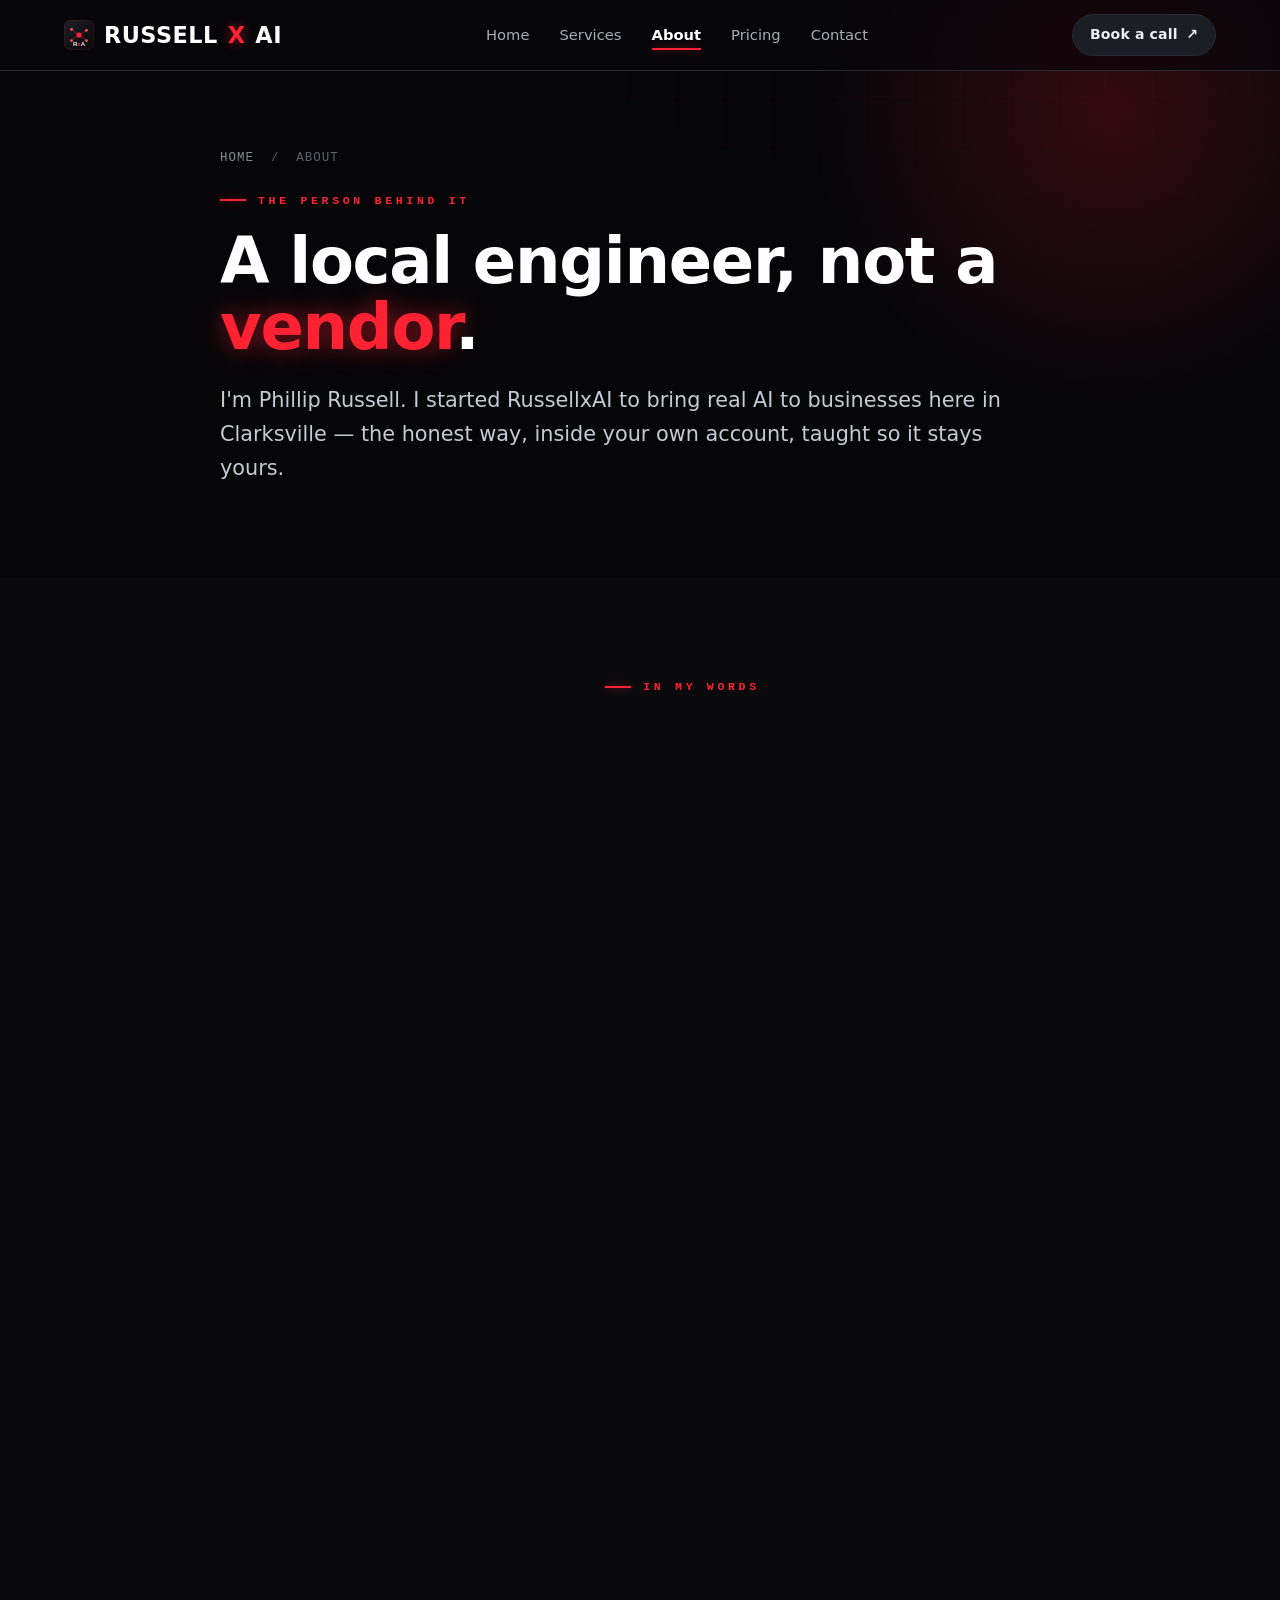
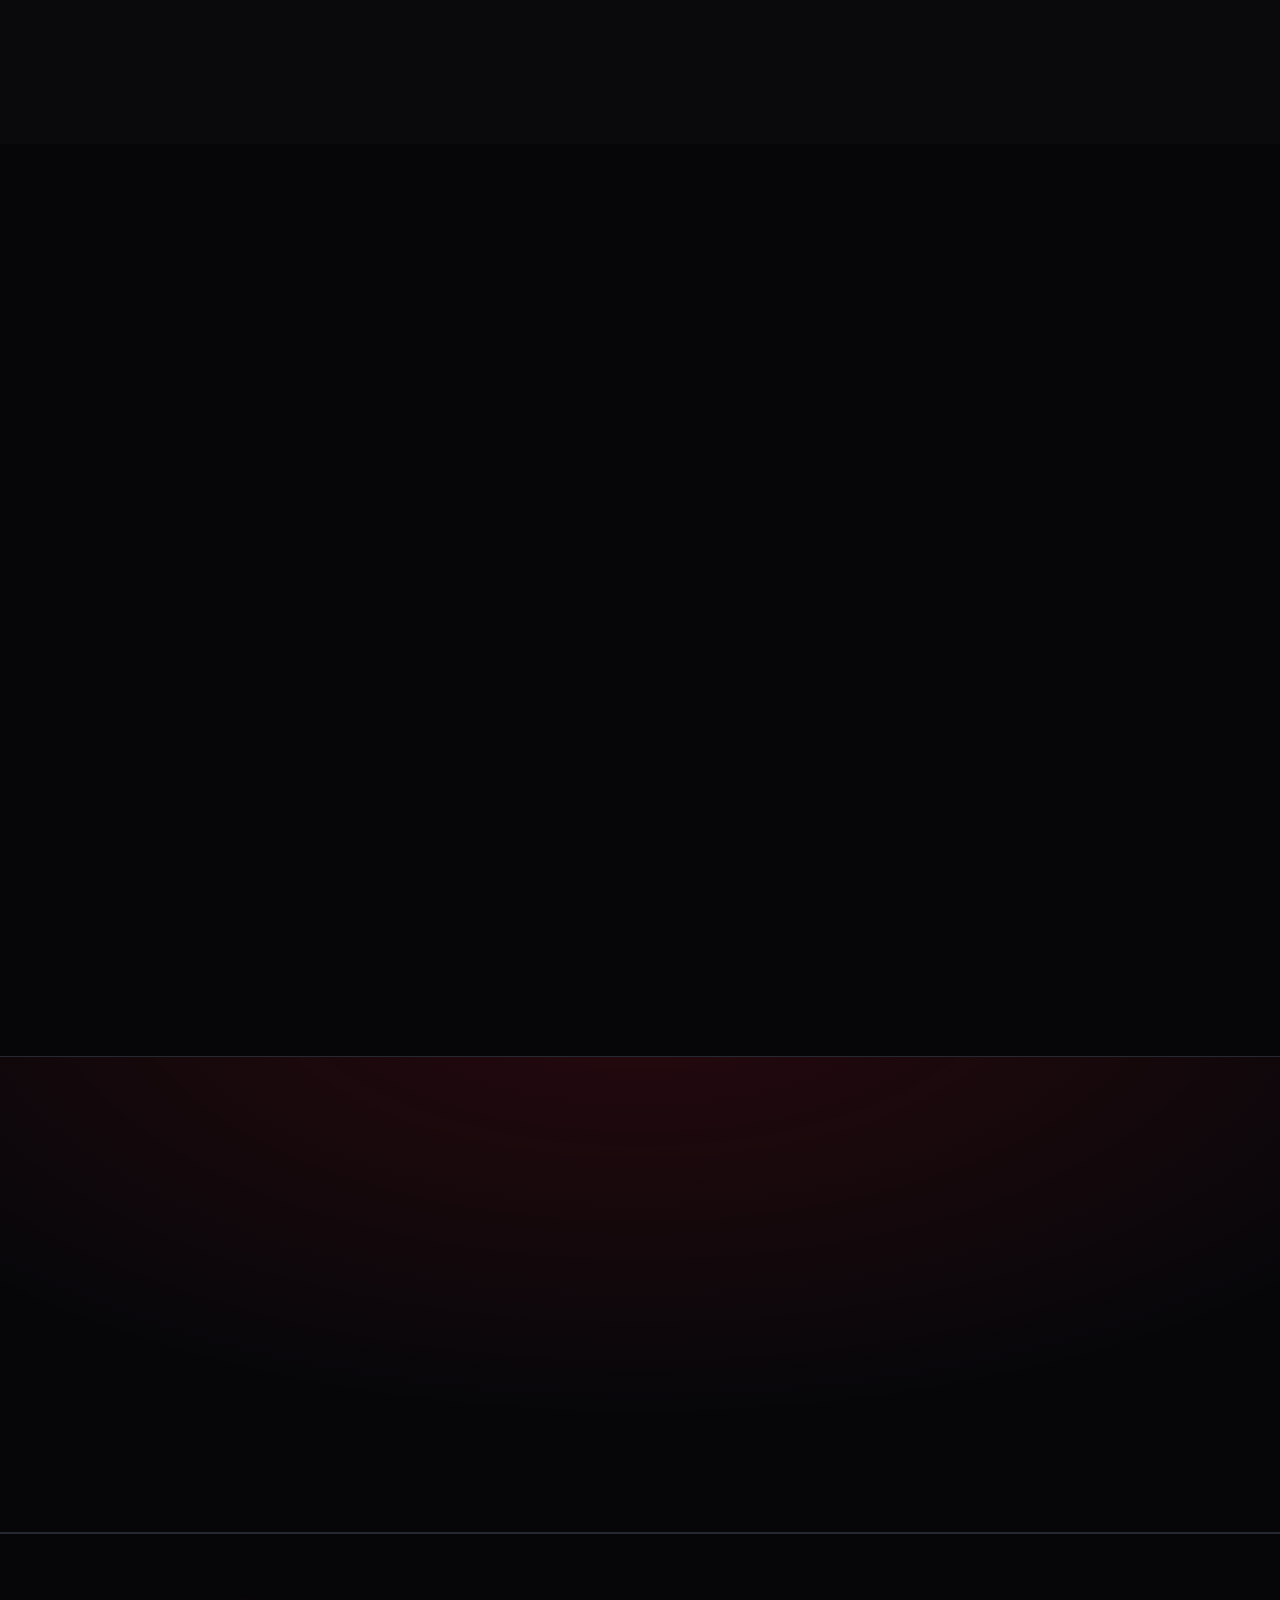
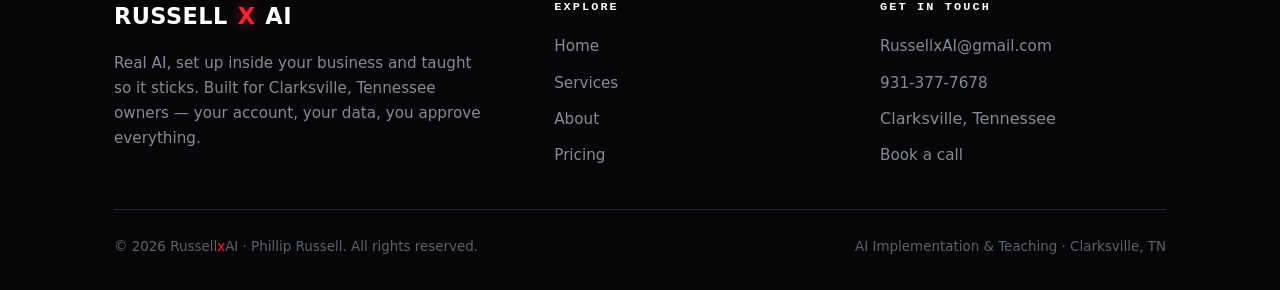
==== commit 2d6c245e: "Re-theme to Neo-Gotham (black/grey/neon-red), enhance scroll animations, recolor art" ====
--- a/about.html
+++ b/about.html
@@ -9,14 +9,14 @@
 
 <title>About Phillip Russell — RussellxAI · Clarksville, TN</title>
 <meta name="description" content="Phillip Russell, founder of RussellxAI. Finance & AI student at Austin Peay, self-taught AI engineer. Built an operating system for a Clarksville wealth manager with 400+ clients and $500M AUM.">
-<link rel="canonical" href="https://www.russellxai.com/about.html">
-<meta name="theme-color" content="#16291f">
+<link rel="canonical" href="https://philruss11.github.io/russellxai/about.html">
+<meta name="theme-color" content="#0a0a0d">
 <meta property="og:type" content="profile">
 <meta property="og:site_name" content="RussellxAI">
 <meta property="og:title" content="About Phillip Russell — RussellxAI">
 <meta property="og:description" content="Humble enough to know AI can't take over your business — smart enough to use it to run it more efficiently.">
-<meta property="og:url" content="https://www.russellxai.com/about.html">
-<meta property="og:image" content="https://www.russellxai.com/assets/img/og-image.png">
+<meta property="og:url" content="https://philruss11.github.io/russellxai/about.html">
+<meta property="og:image" content="https://philruss11.github.io/russellxai/assets/img/og-image.png">
 <meta name="twitter:card" content="summary_large_image">
 
 <link rel="icon" type="image/svg+xml" href="assets/img/favicon.svg">
--- a/assets/css/styles.css
+++ b/assets/css/styles.css
@@ -1,35 +1,50 @@
 /* ===========================================================
-   RussellxAI — site styles
-   Brand: cream / forest-green / gold.  Self-contained, no CDN.
+   RussellxAI — "Neo-Gotham" theme
+   Black / steel-grey base + contained neon red. Techy, clean.
+   Self-contained, no CDN.
    =========================================================== */
 
 :root{
-  --cream:#F6F1E6;
-  --paper:#FBF8F1;
-  --green:#1E3D2F;
-  --green-2:#2E5A43;
-  --green-3:#3f6b50;
-  --green-deep:#16291f;
-  --green-near-black:#0f1d16;
-  --ink:#1c1c19;
-  --muted:#6b6a5e;
-  --gold:#9c7c2b;
-  --gold-2:#cdbb7e;
-  --gold-bright:#e7c97a;
-  --line:#e0d8c6;
-  --line-soft:#ece4d4;
-
-  --serif:Georgia,"Times New Roman",'Iowan Old Style',serif;
-  --sans:"Segoe UI",-apple-system,BlinkMacSystemFont,Helvetica,Arial,sans-serif;
+  /* surfaces */
+  --bg:#0a0a0d;            /* near-black base */
+  --bg-2:#0e0f14;          /* lifted section */
+  --bg-3:#060609;          /* deepest */
+  --surface:#15161c;       /* cards */
+  --surface-2:#1c1e26;     /* inputs / lifted cards */
+  --surface-3:#23252f;
+
+  /* text */
+  --ink:#edeef2;           /* primary on dark */
+  --ink-soft:#c7cad3;
+  --muted:#878a95;         /* muted grey */
+  --faint:#5d616c;
+
+  /* lines */
+  --line:#262832;
+  --line-soft:#1a1c23;
+
+  /* neon red accent (contained) */
+  --red:#ff2233;
+  --red-bright:#ff4d5b;
+  --red-deep:#c8101f;
+  --red-dim:#7c1119;
+  --red-glow:rgba(255,34,51,.55);
+  --red-glow-soft:rgba(255,34,51,.14);
+
+  --steel:#3a3d47;
+
+  --sans:"Segoe UI",system-ui,-apple-system,BlinkMacSystemFont,Roboto,Helvetica,Arial,sans-serif;
+  --display:"Segoe UI",system-ui,-apple-system,Roboto,Helvetica,Arial,sans-serif;
+  --mono:"JetBrains Mono","SFMono-Regular",Consolas,"Liberation Mono",Menlo,monospace;
 
   --container:1180px;
   --gutter:clamp(20px,5vw,72px);
-  --radius:16px;
-  --radius-sm:10px;
-
-  --shadow-sm:0 1px 3px rgba(22,41,31,.06),0 6px 18px rgba(22,41,31,.05);
-  --shadow-md:0 10px 30px rgba(22,41,31,.10),0 2px 8px rgba(22,41,31,.06);
-  --shadow-lg:0 30px 70px rgba(15,29,22,.22);
+  --radius:14px;
+  --radius-sm:9px;
+
+  --shadow-sm:0 1px 3px rgba(0,0,0,.4),0 8px 24px rgba(0,0,0,.35);
+  --shadow-md:0 14px 40px rgba(0,0,0,.55);
+  --shadow-glow:0 0 0 1px var(--red),0 18px 50px rgba(255,34,51,.16),0 12px 34px rgba(0,0,0,.6);
 
   --ease:cubic-bezier(.22,.61,.36,1);
   --ease-out:cubic-bezier(.16,1,.3,1);
@@ -41,7 +56,7 @@
 
 body{
   margin:0;
-  background:var(--cream);
+  background:var(--bg);
   color:var(--ink);
   font-family:var(--sans);
   font-size:clamp(16px,1.05vw,18px);
@@ -55,311 +70,319 @@
 a{color:inherit;text-decoration:none}
 button{font-family:inherit}
 
-h1,h2,h3,h4,.display{font-family:var(--serif);font-weight:700;line-height:1.08;letter-spacing:-.01em;color:var(--green);margin:0}
+h1,h2,h3,h4,.display{font-family:var(--display);font-weight:800;line-height:1.05;letter-spacing:-.02em;color:#fff;margin:0}
 p{margin:0 0 1em}
 
-::selection{background:var(--gold-bright);color:var(--green-deep)}
+::selection{background:var(--red);color:#fff}
 
 /* ---------- layout helpers ---------- */
 .container{width:100%;max-width:var(--container);margin-inline:auto;padding-inline:var(--gutter)}
-.section{padding:clamp(72px,11vh,140px) 0;position:relative}
+.section{padding:clamp(72px,11vh,140px) 0;position:relative;background:var(--bg)}
 .section--tight{padding:clamp(48px,7vh,84px) 0}
-.section--top{padding-top:clamp(132px,16vh,172px)}
+.section--top{padding-top:clamp(140px,17vh,180px)}
+.section--dark{background:var(--bg-2)}
+.section--darker{background:var(--bg-3)}
+
 .eyebrow{
-  font-family:var(--sans);font-size:.74rem;font-weight:700;letter-spacing:.22em;
-  text-transform:uppercase;color:var(--gold);margin:0 0 18px;display:flex;align-items:center;gap:12px
-}
-.eyebrow::before{content:"";width:26px;height:2px;background:var(--gold);display:inline-block}
-.section-title{font-size:clamp(2rem,4.4vw,3.5rem);max-width:18ch}
-.section-lead{font-size:clamp(1.05rem,1.6vw,1.3rem);color:var(--muted);max-width:60ch;margin-top:22px}
+  font-family:var(--mono);font-size:.72rem;font-weight:600;letter-spacing:.32em;
+  text-transform:uppercase;color:var(--red);margin:0 0 18px;display:flex;align-items:center;gap:12px
+}
+.eyebrow::before{content:"";width:26px;height:2px;background:var(--red);display:inline-block;box-shadow:0 0 8px var(--red-glow)}
+.section-title{font-size:clamp(2rem,4.4vw,3.4rem);max-width:20ch;color:#fff}
+.section-lead{font-size:clamp(1.05rem,1.6vw,1.28rem);color:var(--ink-soft);max-width:60ch;margin-top:22px}
 .actions-row{margin-top:44px;display:flex;flex-wrap:wrap;gap:16px}
-
-/* dark variant */
-.section--dark{background:var(--green-deep);color:#dfe7df}
-.section--darker{background:var(--green-near-black)}
-.section--dark h1,.section--dark h2,.section--dark h3,.section--dark h4{color:#fff}
-.section--dark .eyebrow{color:var(--gold-bright)}
-.section--dark .eyebrow::before{background:var(--gold-bright)}
-.section--dark .section-lead{color:#aebfb2}
 
 /* ---------- buttons ---------- */
 .btn{
-  --bg:var(--green);--fg:var(--cream);
+  --bg-btn:var(--surface-2);--fg:var(--ink);
   display:inline-flex;align-items:center;gap:.6em;cursor:pointer;
-  background:var(--bg);color:var(--fg);border:1.5px solid var(--bg);
-  font-family:var(--sans);font-size:.98rem;font-weight:600;letter-spacing:.01em;
-  padding:.92em 1.7em;border-radius:999px;
-  transition:transform .25s var(--ease),box-shadow .25s var(--ease),background .25s,color .25s;
+  background:var(--bg-btn);color:var(--fg);border:1px solid var(--line);
+  font-family:var(--sans);font-size:.96rem;font-weight:600;letter-spacing:.01em;
+  padding:.92em 1.7em;border-radius:999px;position:relative;
+  transition:transform .25s var(--ease),box-shadow .3s var(--ease),background .25s,color .25s,border-color .25s;
   will-change:transform;
 }
-.btn:hover{transform:translateY(-2px);box-shadow:var(--shadow-md)}
+.btn:hover{transform:translateY(-2px);border-color:var(--red);box-shadow:0 0 0 1px var(--red),0 12px 30px rgba(255,34,51,.18)}
 .btn:active{transform:translateY(0)}
 .btn .arrow{transition:transform .3s var(--ease)}
 .btn:hover .arrow{transform:translate(4px,-2px)}
-.btn--gold{--bg:var(--gold-bright);--fg:var(--green-deep);border-color:var(--gold-bright);font-weight:700}
-.btn--ghost{--bg:transparent;--fg:var(--green);border-color:rgba(30,61,47,.28)}
-.btn--ghost:hover{background:rgba(30,61,47,.06)}
-.section--dark .btn--ghost{--fg:#eef3ee;border-color:rgba(255,255,255,.32)}
-.section--dark .btn--ghost:hover{background:rgba(255,255,255,.08)}
+/* primary neon-red CTA (class name kept as --gold for HTML compatibility) */
+.btn--gold{--bg-btn:var(--red);--fg:#fff;border-color:var(--red);font-weight:700;box-shadow:0 0 24px rgba(255,34,51,.35)}
+.btn--gold:hover{--bg-btn:var(--red-bright);border-color:var(--red-bright);box-shadow:0 0 32px rgba(255,34,51,.55)}
+.btn--ghost{--bg-btn:transparent;--fg:var(--ink);border-color:var(--steel)}
+.btn--ghost:hover{background:rgba(255,255,255,.04)}
 
 /* ---------- nav ---------- */
 .nav{
   position:fixed;inset:0 0 auto 0;z-index:60;
   display:flex;align-items:center;justify-content:space-between;
   gap:24px;padding:14px var(--gutter);
-  background:rgba(246,241,230,.90);
-  backdrop-filter:saturate(140%) blur(14px);
-  -webkit-backdrop-filter:saturate(140%) blur(14px);
+  background:rgba(8,8,11,.72);
+  backdrop-filter:saturate(160%) blur(16px);
+  -webkit-backdrop-filter:saturate(160%) blur(16px);
   border-bottom:1px solid var(--line);
-  transition:padding .35s var(--ease),box-shadow .35s;
-}
-.nav.scrolled{padding:10px var(--gutter);box-shadow:0 4px 24px rgba(22,41,31,.10)}
-.brand{font-family:var(--serif);font-size:1.5rem;font-weight:700;letter-spacing:.3px;color:var(--green);display:flex;align-items:center;gap:10px}
-.brand .x{color:var(--gold);font-style:italic}
+  transition:padding .35s var(--ease),box-shadow .35s,background .35s;
+}
+.nav.scrolled{padding:10px var(--gutter);background:rgba(8,8,11,.9);box-shadow:0 1px 0 rgba(255,34,51,.25),0 10px 30px rgba(0,0,0,.5)}
+.brand{font-family:var(--display);font-size:1.4rem;font-weight:800;letter-spacing:.02em;color:#fff;display:flex;align-items:center;gap:10px;text-transform:uppercase}
+.brand .x{color:var(--red);font-style:normal;text-shadow:0 0 12px var(--red-glow)}
 .brand .mark{width:30px;height:30px;flex:0 0 auto}
 .nav-links{display:flex;align-items:center;gap:30px;list-style:none;margin:0;padding:0}
-.nav-links a{font-size:.94rem;font-weight:500;color:var(--ink);position:relative;padding:4px 0;opacity:.82;transition:opacity .2s}
-.nav-links a::after{content:"";position:absolute;left:0;bottom:-2px;width:0;height:2px;background:var(--gold);transition:width .3s var(--ease)}
-.nav-links a:hover{opacity:1}.nav-links a:hover::after{width:100%}
-.nav-links a.active{opacity:1;color:var(--green);font-weight:600}
+.nav-links a{font-family:var(--sans);font-size:.92rem;font-weight:500;color:var(--ink-soft);position:relative;padding:4px 0;opacity:.85;transition:opacity .2s,color .2s}
+.nav-links a::after{content:"";position:absolute;left:0;bottom:-3px;width:0;height:2px;background:var(--red);box-shadow:0 0 8px var(--red-glow);transition:width .3s var(--ease)}
+.nav-links a:hover{opacity:1;color:#fff}.nav-links a:hover::after{width:100%}
+.nav-links a.active{opacity:1;color:#fff;font-weight:600}
 .nav-links a.active::after{width:100%}
 .nav-cta{display:flex;align-items:center;gap:14px}
-.nav .btn{padding:.62em 1.25em;font-size:.9rem}
+.nav .btn{padding:.6em 1.2em;font-size:.88rem}
 .nav-toggle{display:none;background:none;border:0;cursor:pointer;width:42px;height:42px;border-radius:10px}
-.nav-toggle span{display:block;width:22px;height:2px;background:var(--green);margin:5px auto;transition:.3s var(--ease)}
+.nav-toggle span{display:block;width:22px;height:2px;background:var(--ink);margin:5px auto;transition:.3s var(--ease)}
 
 /* scroll progress */
-.progress{position:fixed;top:0;left:0;height:3px;width:0;z-index:70;
-  background:linear-gradient(90deg,var(--gold),var(--gold-bright));transition:width .1s linear}
+.progress{position:fixed;top:0;left:0;height:2px;width:0;z-index:70;
+  background:linear-gradient(90deg,var(--red-deep),var(--red),var(--red-bright));box-shadow:0 0 10px var(--red-glow);transition:width .1s linear}
 
 /* ---------- subpage header ---------- */
-.page-header{position:relative;overflow:hidden;isolation:isolate;
-  background:radial-gradient(120% 150% at 85% 0%,#21402f 0%,var(--green-deep) 55%,var(--green-near-black) 100%);color:#eaf0ea}
-.page-header__grid{position:absolute;inset:0;z-index:-1;opacity:.07;
-  background-image:linear-gradient(#cdbb7e 1px,transparent 1px),linear-gradient(90deg,#cdbb7e 1px,transparent 1px);background-size:48px 48px}
-.page-header__glow{position:absolute;z-index:-1;width:560px;height:560px;right:-120px;top:-180px;border-radius:50%;
-  background:radial-gradient(circle,rgba(231,201,122,.14),transparent 70%)}
-.page-header__inner{padding:148px 0 72px;max-width:820px}
-.page-header .eyebrow{color:var(--gold-bright)}
-.page-header .eyebrow::before{background:var(--gold-bright)}
+.page-header{position:relative;overflow:hidden;isolation:isolate;background:var(--bg-3);color:var(--ink)}
+.page-header__grid{position:absolute;inset:0;z-index:-1;opacity:.5;
+  background-image:linear-gradient(rgba(255,34,51,.07) 1px,transparent 1px),linear-gradient(90deg,rgba(255,34,51,.07) 1px,transparent 1px);background-size:48px 48px;
+  mask-image:radial-gradient(ellipse 80% 80% at 75% 0%,#000,transparent 75%);-webkit-mask-image:radial-gradient(ellipse 80% 80% at 75% 0%,#000,transparent 75%)}
+.page-header__glow{position:absolute;z-index:-1;width:620px;height:620px;right:-140px;top:-200px;border-radius:50%;
+  background:radial-gradient(circle,rgba(255,34,51,.18),transparent 68%)}
+.page-header__inner{padding:148px 0 72px;max-width:840px}
 .page-header h1{color:#fff;font-size:clamp(2.4rem,5.6vw,4rem);line-height:1.04;letter-spacing:-.02em}
-.page-header h1 .accent{color:var(--gold-bright);font-style:italic}
-.page-header .lead{color:#bccbbe;font-size:clamp(1.05rem,1.65vw,1.32rem);max-width:62ch;margin-top:22px}
-.page-header__crumbs{font-size:.82rem;letter-spacing:.04em;color:#88a08f;margin-bottom:22px}
-.page-header__crumbs a{color:#a9bcae}.page-header__crumbs a:hover{color:var(--gold-bright)}
+.page-header h1 .accent{color:var(--red);text-shadow:0 0 26px var(--red-glow)}
+.page-header .lead{color:var(--ink-soft);font-size:clamp(1.05rem,1.65vw,1.3rem);max-width:62ch;margin-top:22px}
+.page-header__crumbs{font-family:var(--mono);font-size:.78rem;letter-spacing:.08em;color:var(--faint);margin-bottom:22px;text-transform:uppercase}
+.page-header__crumbs a{color:var(--muted)}.page-header__crumbs a:hover{color:var(--red)}
 
 /* ---------- CTA band ---------- */
-.cta-band{background:var(--green);color:#eaf0ea;text-align:center}
+.cta-band{background:
+  radial-gradient(120% 160% at 50% -20%,rgba(255,34,51,.14),transparent 60%),var(--bg-3);
+  color:var(--ink);text-align:center;border-top:1px solid var(--line);border-bottom:1px solid var(--line)}
 .cta-band .container{padding-block:clamp(64px,9vh,116px)}
-.cta-band .eyebrow{justify-content:center;color:var(--gold-bright)}
+.cta-band .eyebrow{justify-content:center}
 .cta-band .eyebrow::before{display:none}
 .cta-band h2{color:#fff;font-size:clamp(2rem,4.2vw,3.1rem);max-width:22ch;margin:0 auto}
-.cta-band p{color:#bccbbe;max-width:52ch;margin:18px auto 32px}
+.cta-band p{color:var(--ink-soft);max-width:52ch;margin:18px auto 32px}
 .cta-band .hero__actions{justify-content:center}
 
 /* ---------- hero ---------- */
 .hero{
   position:relative;min-height:100svh;display:flex;align-items:center;
-  background:radial-gradient(120% 120% at 80% 0%,#21402f 0%,var(--green-deep) 45%,var(--green-near-black) 100%);
-  color:#eaf0ea;overflow:hidden;isolation:isolate;
+  background:
+    radial-gradient(120% 120% at 82% 8%,rgba(255,34,51,.16) 0%,transparent 42%),
+    radial-gradient(100% 100% at 10% 100%,rgba(255,34,51,.06),transparent 50%),
+    var(--bg-3);
+  color:var(--ink);overflow:hidden;isolation:isolate;
+  border-bottom:1px solid var(--line);
 }
 .hero__canvas{position:absolute;inset:0;z-index:-1;width:100%;height:100%}
-.hero__veil{position:absolute;inset:0;z-index:-1;
-  background:radial-gradient(60% 60% at 18% 30%,rgba(231,201,122,.10),transparent 70%)}
-.hero__inner{padding-top:120px;padding-bottom:60px;max-width:980px}
-.hero__loc{display:inline-flex;align-items:center;gap:9px;font-family:var(--sans);
-  font-size:.82rem;letter-spacing:.18em;text-transform:uppercase;color:var(--gold-bright);
-  border:1px solid rgba(231,201,122,.35);border-radius:999px;padding:8px 16px;margin-bottom:28px}
-.hero__loc .dot{width:7px;height:7px;border-radius:50%;background:var(--gold-bright);box-shadow:0 0 0 0 rgba(231,201,122,.6);animation:pulse 2.4s infinite}
-@keyframes pulse{0%{box-shadow:0 0 0 0 rgba(231,201,122,.5)}70%{box-shadow:0 0 0 10px rgba(231,201,122,0)}100%{box-shadow:0 0 0 0 rgba(231,201,122,0)}}
-.hero h1{color:#fff;font-size:clamp(2.7rem,7vw,6rem);line-height:1.02;letter-spacing:-.02em;overflow-wrap:break-word}
-.hero h1 .accent{color:var(--gold-bright);font-style:italic}
-.hero__sub{font-size:clamp(1.1rem,1.9vw,1.45rem);color:#c4d2c6;max-width:60ch;margin:28px 0 0}
-.hero__doors{margin-top:26px;font-size:1.02rem;color:#dfe7df;border-left:3px solid var(--gold-bright);padding-left:18px;max-width:54ch}
-.hero__doors b{color:#fff;font-family:var(--serif)}
+.hero__veil{position:absolute;inset:0;z-index:-1;opacity:.6;
+  background-image:linear-gradient(rgba(255,255,255,.025) 1px,transparent 1px),linear-gradient(90deg,rgba(255,255,255,.025) 1px,transparent 1px);background-size:54px 54px;
+  mask-image:radial-gradient(ellipse 90% 70% at 50% 40%,#000,transparent 80%);-webkit-mask-image:radial-gradient(ellipse 90% 70% at 50% 40%,#000,transparent 80%)}
+.hero__inner{padding-top:120px;padding-bottom:64px;max-width:1000px}
+.hero__loc{display:inline-flex;align-items:center;gap:9px;font-family:var(--mono);
+  font-size:.76rem;letter-spacing:.22em;text-transform:uppercase;color:var(--red-bright);
+  border:1px solid rgba(255,34,51,.4);border-radius:999px;padding:8px 16px;margin-bottom:28px;background:rgba(255,34,51,.05)}
+.hero__loc .dot{width:7px;height:7px;border-radius:50%;background:var(--red);box-shadow:0 0 0 0 var(--red-glow);animation:pulse 2.2s infinite}
+@keyframes pulse{0%{box-shadow:0 0 0 0 rgba(255,34,51,.5)}70%{box-shadow:0 0 0 10px rgba(255,34,51,0)}100%{box-shadow:0 0 0 0 rgba(255,34,51,0)}}
+.hero h1{color:#fff;font-size:clamp(2.7rem,7vw,6rem);line-height:1.0;letter-spacing:-.03em;overflow-wrap:break-word;text-transform:none}
+.hero h1 .accent{color:var(--red);font-style:italic;text-shadow:0 0 30px rgba(255,34,51,.6)}
+.hero__sub{font-size:clamp(1.1rem,1.9vw,1.42rem);color:var(--ink-soft);max-width:60ch;margin:28px 0 0}
+.hero__doors{margin-top:26px;font-size:1.02rem;color:var(--ink-soft);border-left:2px solid var(--red);padding-left:18px;max-width:54ch;background:linear-gradient(90deg,rgba(255,34,51,.06),transparent);padding-block:10px}
+.hero__doors b{color:#fff}
 .hero__actions{display:flex;flex-wrap:wrap;gap:16px;margin-top:40px}
 .hero__scroll{position:absolute;bottom:26px;left:50%;transform:translateX(-50%);
-  display:flex;flex-direction:column;align-items:center;gap:8px;color:#9fb3a4;font-size:.72rem;letter-spacing:.2em;text-transform:uppercase}
-.hero__scroll .mouse{width:24px;height:38px;border:2px solid rgba(231,201,122,.6);border-radius:14px;position:relative}
-.hero__scroll .mouse::after{content:"";position:absolute;left:50%;top:7px;width:4px;height:7px;border-radius:2px;background:var(--gold-bright);transform:translateX(-50%);animation:wheel 1.8s infinite}
+  display:flex;flex-direction:column;align-items:center;gap:8px;color:var(--muted);font-family:var(--mono);font-size:.66rem;letter-spacing:.24em;text-transform:uppercase}
+.hero__scroll .mouse{width:24px;height:38px;border:2px solid rgba(255,34,51,.55);border-radius:14px;position:relative}
+.hero__scroll .mouse::after{content:"";position:absolute;left:50%;top:7px;width:4px;height:7px;border-radius:2px;background:var(--red);transform:translateX(-50%);animation:wheel 1.8s infinite;box-shadow:0 0 6px var(--red-glow)}
 @keyframes wheel{0%{opacity:0;transform:translate(-50%,0)}30%{opacity:1}100%{opacity:0;transform:translate(-50%,12px)}}
 
 /* marquee strip */
-.strip{background:var(--green);color:#cfe;overflow:hidden;border-block:1px solid rgba(255,255,255,.06)}
-.strip__track{display:flex;gap:54px;padding:16px 0;white-space:nowrap;width:max-content;animation:marquee 32s linear infinite}
-.strip__track span{font-family:var(--serif);font-size:1.05rem;color:#c8d6c9;display:inline-flex;align-items:center;gap:54px}
-.strip__track span::after{content:"✦";color:var(--gold-bright)}
+.strip{background:var(--bg-2);color:var(--ink-soft);overflow:hidden;border-block:1px solid var(--line)}
+.strip__track{display:flex;gap:54px;padding:15px 0;white-space:nowrap;width:max-content;animation:marquee 32s linear infinite}
+.strip__track span{font-family:var(--mono);font-size:.86rem;letter-spacing:.08em;text-transform:uppercase;color:var(--muted);display:inline-flex;align-items:center;gap:54px}
+.strip__track span::after{content:"//";color:var(--red);font-weight:700}
 @keyframes marquee{to{transform:translateX(-50%)}}
 @media (prefers-reduced-motion:reduce){.strip__track{animation:none}.hero__loc .dot{animation:none}}
 
 /* ---------- reveal animation ---------- */
-.reveal{opacity:0;transform:translateY(34px);transition:opacity .9s var(--ease-out),transform .9s var(--ease-out)}
-.reveal.in{opacity:1;transform:none}
-.reveal[data-delay="1"]{transition-delay:.08s}
-.reveal[data-delay="2"]{transition-delay:.16s}
-.reveal[data-delay="3"]{transition-delay:.24s}
-.reveal[data-delay="4"]{transition-delay:.32s}
-.reveal[data-delay="5"]{transition-delay:.40s}
-@media (prefers-reduced-motion:reduce){.reveal{opacity:1;transform:none;transition:none}}
+.reveal{opacity:0;transform:translateY(40px) scale(.99);filter:blur(3px);
+  transition:opacity .85s var(--ease-out),transform .85s var(--ease-out),filter .85s var(--ease-out)}
+.reveal.in{opacity:1;transform:none;filter:none}
+.reveal[data-delay="1"]{transition-delay:.09s}
+.reveal[data-delay="2"]{transition-delay:.18s}
+.reveal[data-delay="3"]{transition-delay:.27s}
+.reveal[data-delay="4"]{transition-delay:.36s}
+.reveal[data-delay="5"]{transition-delay:.45s}
+@media (prefers-reduced-motion:reduce){.reveal{opacity:1;transform:none;filter:none;transition:none}}
 
 /* ---------- two doors ---------- */
 .doors{display:grid;grid-template-columns:1fr 1fr;gap:24px;margin-top:54px}
 .door{position:relative;overflow:hidden;border-radius:var(--radius);padding:46px 40px;min-height:300px;
   display:flex;flex-direction:column;justify-content:flex-end;color:#fff;
-  transition:transform .5s var(--ease),box-shadow .5s var(--ease)}
-.door:hover{transform:translateY(-6px);box-shadow:var(--shadow-lg)}
-.door--expand{background:linear-gradient(160deg,#27543c,#16291f)}
-.door--time{background:linear-gradient(160deg,#34634a,#1c3a2c)}
-.door__num{font-family:var(--serif);font-size:4rem;color:rgba(231,201,122,.28);position:absolute;top:18px;right:28px;line-height:1}
-.door__icon{width:54px;height:54px;margin-bottom:auto}
-.door h3{color:#fff;font-size:1.9rem;margin-bottom:10px}
-.door p{color:#c9d6c9;margin:0;max-width:34ch}
-.door .tag{font-family:var(--sans);font-size:.74rem;letter-spacing:.2em;text-transform:uppercase;color:var(--gold-bright);margin-bottom:14px}
+  background:var(--surface);border:1px solid var(--line);
+  transition:transform .5s var(--ease),box-shadow .5s var(--ease),border-color .5s}
+.door::before{content:"";position:absolute;inset:0;background:radial-gradient(120% 100% at 100% 0%,rgba(255,34,51,.12),transparent 55%);opacity:.8}
+.door:hover{transform:translateY(-6px);border-color:var(--red);box-shadow:var(--shadow-glow)}
+.door__num{font-family:var(--mono);font-weight:700;font-size:3.4rem;color:rgba(255,34,51,.22);position:absolute;top:18px;right:28px;line-height:1}
+.door__icon{width:52px;height:52px;margin-bottom:auto;position:relative}
+.door h3{color:#fff;font-size:1.85rem;margin-bottom:10px;position:relative}
+.door p{color:var(--ink-soft);margin:0;max-width:34ch;position:relative}
+.door .tag{font-family:var(--mono);font-size:.7rem;letter-spacing:.24em;text-transform:uppercase;color:var(--red-bright);margin-bottom:14px;position:relative}
 
 /* ---------- services ---------- */
-.services-head{display:flex;flex-wrap:wrap;justify-content:space-between;align-items:flex-end;gap:30px}
-.svc-grid{display:grid;grid-template-columns:repeat(2,1fr);gap:26px;margin-top:56px}
+.services-head{display:grid;grid-template-columns:1.1fr .9fr;align-items:end;gap:30px 48px}
+.svc-grid{display:grid;grid-template-columns:repeat(2,1fr);gap:24px;margin-top:56px}
 .svc-card{
-  background:var(--paper);border:1px solid var(--line);border-radius:var(--radius);
+  background:var(--surface);border:1px solid var(--line);border-radius:var(--radius);
   overflow:hidden;display:flex;flex-direction:column;
   transition:transform .45s var(--ease),box-shadow .45s var(--ease),border-color .45s;
   will-change:transform;
 }
-.svc-card:hover{transform:translateY(-8px);box-shadow:var(--shadow-md);border-color:var(--gold-2)}
-.svc-card__media{background:linear-gradient(180deg,#f0ead9,#e9e1cd);border-bottom:1px solid var(--line);
+.svc-card:hover{transform:translateY(-8px);box-shadow:var(--shadow-glow);border-color:var(--red)}
+.svc-card__media{background:#101116;border-bottom:1px solid var(--line);
   aspect-ratio:400/240;overflow:hidden;position:relative}
 .svc-card__media img{width:100%;height:100%;object-fit:cover;transition:transform .6s var(--ease)}
 .svc-card:hover .svc-card__media img{transform:scale(1.04)}
 .svc-card__body{padding:30px 30px 34px;display:flex;flex-direction:column;flex:1}
-.svc-card__kicker{font-size:.72rem;font-weight:700;letter-spacing:.18em;text-transform:uppercase;color:var(--gold);margin-bottom:10px}
-.svc-card h3{font-size:1.5rem;margin-bottom:12px}
-.svc-card p{color:#3c4a40;margin:0 0 18px}
-.svc-card .quote{font-style:italic;color:var(--green-2);border-left:3px solid var(--gold-2);padding-left:14px;font-size:.98rem;margin:0}
-.svc-card .built{margin-top:auto;padding-top:18px;font-size:.82rem;color:var(--muted)}
-.svc-card .built b{color:var(--green-2);font-weight:600}
+.svc-card__kicker{font-family:var(--mono);font-size:.68rem;font-weight:600;letter-spacing:.2em;text-transform:uppercase;color:var(--red);margin-bottom:12px}
+.svc-card h3{font-size:1.45rem;margin-bottom:12px;color:#fff}
+.svc-card p{color:var(--ink-soft);margin:0 0 18px}
+.svc-card .quote{color:var(--ink);border-left:2px solid var(--red);padding-left:14px;font-size:1rem;margin:0}
+.svc-card .built{margin-top:auto;padding-top:18px;font-size:.84rem;color:var(--muted)}
+.svc-card .built b{color:var(--red-bright);font-weight:600}
+.svc-card .built em{color:var(--faint)}
 
 /* quick-match table */
-.match{margin-top:60px;border:1px solid var(--line);border-radius:var(--radius);overflow:hidden;background:var(--paper)}
+.match{margin-top:60px;border:1px solid var(--line);border-radius:var(--radius);overflow:hidden;background:var(--surface)}
 .match__row{display:grid;grid-template-columns:1fr 1fr;gap:0;border-bottom:1px solid var(--line-soft)}
 .match__row:last-child{border-bottom:0}
-.match__row>div{padding:16px 26px}
-.match__say{color:var(--ink);font-style:italic}
-.match__say::before{content:"“"}.match__say::after{content:"”"}
-.match__lead{color:var(--green-2);font-weight:600;border-left:1px solid var(--line-soft);display:flex;align-items:center;gap:10px}
-.match__lead .arrow{color:var(--gold)}
-.match__row.head>div{background:var(--green);color:var(--gold-bright);font-family:var(--sans);font-size:.74rem;letter-spacing:.18em;text-transform:uppercase;font-style:normal;font-weight:700}
-.match__row.head .match__lead{color:var(--gold-bright)}
+.match__row>div{padding:16px 26px;display:flex;align-items:center}
+.match__say{color:var(--ink-soft);font-style:italic}
+.match__say::before{content:"\201C"}.match__say::after{content:"\201D"}
+.match__lead{color:#fff;font-weight:600;border-left:1px solid var(--line-soft);gap:10px}
+.match__lead .arrow{color:var(--red)}
+.match__row.head>div{background:#101116;color:var(--red);font-family:var(--mono);font-size:.7rem;letter-spacing:.18em;text-transform:uppercase;font-style:normal;font-weight:600}
+.match__row.head .match__lead{color:var(--red)}
 
 /* ---------- approach pillars ---------- */
 .pillars{display:grid;grid-template-columns:repeat(3,1fr);gap:24px;margin-top:56px}
-.pillar{background:rgba(255,255,255,.04);border:1px solid rgba(255,255,255,.10);border-radius:var(--radius);padding:36px 32px;transition:transform .4s var(--ease),background .4s}
-.pillar:hover{transform:translateY(-6px);background:rgba(255,255,255,.07)}
-.pillar__n{font-family:var(--serif);font-size:1rem;color:var(--gold-bright);margin-bottom:18px}
-.pillar h3{color:#fff;font-size:1.45rem;margin-bottom:10px}
-.pillar p{color:#aebfb2;margin:0}
-.pillar__ico{width:46px;height:46px;margin-bottom:20px;color:var(--gold-bright)}
+.pillar{background:var(--surface);border:1px solid var(--line);border-radius:var(--radius);padding:36px 32px;transition:transform .4s var(--ease),border-color .4s,box-shadow .4s}
+.pillar:hover{transform:translateY(-6px);border-color:var(--red);box-shadow:var(--shadow-glow)}
+.pillar__n{font-family:var(--mono);font-size:.9rem;color:var(--red);margin-bottom:18px}
+.pillar h3{color:#fff;font-size:1.4rem;margin-bottom:10px}
+.pillar p{color:var(--ink-soft);margin:0}
+.pillar__ico{width:44px;height:44px;margin-bottom:20px;color:var(--red)}
 
 /* ---------- proof / stats ---------- */
 .proof-grid{display:grid;grid-template-columns:repeat(4,1fr);gap:20px;margin-top:54px}
-.stat{padding:30px 24px;border-radius:var(--radius);background:rgba(255,255,255,.04);border:1px solid rgba(255,255,255,.10);text-align:left}
-.stat__num{font-family:var(--serif);font-size:clamp(2.2rem,4.5vw,3.4rem);color:var(--gold-bright);line-height:1;letter-spacing:-.02em}
-.stat__label{margin-top:12px;color:#bccbbe;font-size:.96rem}
+.stat{padding:30px 24px;border-radius:var(--radius);background:var(--surface);border:1px solid var(--line);text-align:left;position:relative;overflow:hidden}
+.stat::before{content:"";position:absolute;left:0;top:0;width:100%;height:2px;background:linear-gradient(90deg,var(--red),transparent);opacity:.7}
+.stat__num{font-family:var(--display);font-weight:800;font-size:clamp(2.2rem,4.5vw,3.3rem);color:var(--red);line-height:1;letter-spacing:-.02em;text-shadow:0 0 24px rgba(255,34,51,.3)}
+.stat__label{margin-top:12px;color:var(--ink-soft);font-size:.95rem}
 .cases{display:grid;grid-template-columns:repeat(3,1fr);gap:22px;margin-top:30px}
-.case{background:rgba(255,255,255,.04);border:1px solid rgba(255,255,255,.10);border-radius:var(--radius);padding:30px 28px}
-.case__tag{font-size:.72rem;letter-spacing:.18em;text-transform:uppercase;color:var(--gold-bright);margin-bottom:14px}
+.case{background:var(--surface);border:1px solid var(--line);border-radius:var(--radius);padding:30px 28px;transition:transform .4s var(--ease),border-color .4s}
+.case:hover{transform:translateY(-5px);border-color:var(--steel)}
+.case__tag{font-family:var(--mono);font-size:.68rem;letter-spacing:.18em;text-transform:uppercase;color:var(--red);margin-bottom:14px}
 .case h4{color:#fff;font-size:1.2rem;margin-bottom:10px}
-.case p{color:#aebfb2;margin:0;font-size:.96rem}
+.case p{color:var(--ink-soft);margin:0;font-size:.96rem}
 
 /* ---------- about ---------- */
 .about{display:grid;grid-template-columns:.85fr 1.15fr;gap:clamp(36px,6vw,84px);align-items:center}
 .about__portrait{position:relative;border-radius:var(--radius);overflow:hidden;aspect-ratio:4/5;
-  background:linear-gradient(160deg,#27543c,#16291f);box-shadow:var(--shadow-lg);display:flex;align-items:flex-end;justify-content:center}
+  background:radial-gradient(120% 100% at 70% 10%,rgba(255,34,51,.18),transparent 55%),var(--surface);
+  border:1px solid var(--line);box-shadow:var(--shadow-md);display:flex;align-items:flex-end;justify-content:center}
 .about__portrait .initials{position:absolute;inset:0;display:flex;align-items:center;justify-content:center;
-  font-family:var(--serif);font-size:7rem;color:rgba(231,201,122,.22)}
-.about__portrait .ring{position:absolute;width:74%;aspect-ratio:1;border:1px solid rgba(231,201,122,.25);border-radius:50%;top:8%;left:13%}
-.about__portrait .name-plate{position:relative;z-index:2;width:100%;padding:24px;background:linear-gradient(0deg,rgba(15,29,22,.92),transparent);color:#fff}
-.about__portrait .name-plate b{font-family:var(--serif);font-size:1.3rem;display:block}
-.about__portrait .name-plate span{color:var(--gold-bright);font-size:.86rem}
-.about__quote{font-family:var(--serif);font-size:clamp(1.5rem,2.9vw,2.3rem);line-height:1.32;color:var(--green);letter-spacing:-.01em}
-.about__quote .hl{color:var(--gold);font-style:italic}
-.about__body{color:#3c4a40;font-size:1.06rem;margin-top:26px;max-width:54ch}
-.about__sig{margin-top:24px;font-family:var(--serif);font-size:1.5rem;color:var(--green)}
+  font-family:var(--display);font-weight:800;font-size:7rem;color:rgba(255,34,51,.18)}
+.about__portrait .ring{position:absolute;width:74%;aspect-ratio:1;border:1px solid rgba(255,34,51,.3);border-radius:50%;top:8%;left:13%;box-shadow:0 0 40px rgba(255,34,51,.12) inset}
+.about__portrait .name-plate{position:relative;z-index:2;width:100%;padding:24px;background:linear-gradient(0deg,rgba(6,6,9,.95),transparent);color:#fff}
+.about__portrait .name-plate b{font-family:var(--display);font-weight:800;font-size:1.25rem;display:block}
+.about__portrait .name-plate span{color:var(--red-bright);font-size:.84rem;font-family:var(--mono);letter-spacing:.04em}
+.about__quote{font-family:var(--display);font-weight:700;font-size:clamp(1.5rem,2.9vw,2.25rem);line-height:1.3;color:#fff;letter-spacing:-.01em}
+.about__quote .hl{color:var(--red);text-shadow:0 0 22px rgba(255,34,51,.4)}
+.about__body{color:var(--ink-soft);font-size:1.05rem;margin-top:26px;max-width:54ch}
+.about__sig{margin-top:24px;font-family:var(--display);font-weight:800;font-size:1.4rem;color:var(--red)}
 .about__creds{display:flex;flex-wrap:wrap;gap:10px;margin-top:24px;list-style:none;padding:0}
-.about__creds li{font-size:.84rem;color:var(--green-2);background:var(--paper);border:1px solid var(--line);border-radius:999px;padding:7px 15px}
+.about__creds li{font-family:var(--mono);font-size:.78rem;color:var(--ink-soft);background:var(--surface);border:1px solid var(--line);border-radius:999px;padding:7px 15px}
 
 /* ---------- pricing ---------- */
-.price-wrap{display:grid;grid-template-columns:1fr 1fr;gap:26px;margin-top:54px;align-items:stretch}
-.price-card{background:var(--paper);border:1px solid var(--line);border-radius:var(--radius);padding:42px 40px;position:relative;overflow:hidden}
-.price-card--feature{background:linear-gradient(165deg,#21402f,#16291f);color:#dfe7df;border-color:transparent}
-.price-card--feature h3,.price-card--feature .price{color:#fff}
-.price-card .tier{font-size:.74rem;letter-spacing:.2em;text-transform:uppercase;color:var(--gold);font-weight:700;margin-bottom:18px}
-.price-card--feature .tier{color:var(--gold-bright)}
-.price-card .price{font-family:var(--serif);font-size:clamp(2.6rem,5vw,3.6rem);color:var(--green);line-height:1}
+.price-wrap{display:grid;grid-template-columns:1fr 1fr;gap:24px;margin-top:54px;align-items:stretch}
+.price-card{background:var(--surface);border:1px solid var(--line);border-radius:var(--radius);padding:42px 40px;position:relative;overflow:hidden}
+.price-card--feature{background:
+  radial-gradient(120% 90% at 90% 0%,rgba(255,34,51,.14),transparent 55%),var(--surface-2);
+  border-color:var(--red)}
+.price-card--feature::before{content:"";position:absolute;left:0;top:0;width:100%;height:3px;background:linear-gradient(90deg,var(--red),var(--red-bright));box-shadow:0 0 14px var(--red-glow)}
+.price-card .tier{font-family:var(--mono);font-size:.72rem;letter-spacing:.2em;text-transform:uppercase;color:var(--red);font-weight:600;margin-bottom:18px}
+.price-card .price{font-family:var(--display);font-weight:800;font-size:clamp(2.6rem,5vw,3.5rem);color:#fff;line-height:1}
 .price-card .price small{font-family:var(--sans);font-size:1rem;color:var(--muted);font-weight:500}
-.price-card--feature .price small{color:#aebfb2}
 .price-card .price-sub{margin-top:8px;color:var(--muted)}
-.price-card--feature .price-sub{color:#aebfb2}
 .price-list{list-style:none;margin:26px 0 0;padding:0;display:flex;flex-direction:column;gap:13px}
-.price-list li{display:flex;gap:12px;align-items:flex-start;font-size:.98rem;color:#3c4a40}
-.price-card--feature .price-list li{color:#cdd9cd}
-.price-list .tick{flex:0 0 auto;width:20px;height:20px;border-radius:50%;background:var(--green);color:#fff;display:grid;place-items:center;font-size:.7rem;margin-top:2px}
-.price-card--feature .price-list .tick{background:var(--gold-bright);color:var(--green-deep)}
+.price-list li{display:flex;gap:12px;align-items:flex-start;font-size:.98rem;color:var(--ink-soft)}
+.price-list li em{color:var(--ink)}
+.price-list .tick{flex:0 0 auto;width:20px;height:20px;border-radius:50%;background:rgba(255,34,51,.14);color:var(--red);display:grid;place-items:center;font-size:.7rem;margin-top:2px;border:1px solid rgba(255,34,51,.4)}
 .price-note{margin-top:46px;text-align:center;color:var(--muted);font-size:.96rem}
-.price-note b{color:var(--green-2)}
+.price-note b{color:var(--red-bright)}
 
 /* ---------- FAQ ---------- */
 .faq{margin-top:44px;max-width:820px}
-.faq__item{border:1px solid rgba(255,255,255,.12);border-radius:var(--radius-sm);margin-bottom:14px;background:rgba(255,255,255,.03);overflow:hidden}
-.faq__item summary{list-style:none;cursor:pointer;padding:20px 24px;font-family:var(--serif);font-size:1.12rem;color:#fff;
+.faq__item{border:1px solid var(--line);border-radius:var(--radius-sm);margin-bottom:14px;background:var(--surface);overflow:hidden;transition:border-color .25s}
+.faq__item[open]{border-color:var(--red)}
+.faq__item summary{list-style:none;cursor:pointer;padding:20px 24px;font-family:var(--display);font-weight:700;font-size:1.08rem;color:#fff;
   display:flex;align-items:center;justify-content:space-between;gap:16px;transition:background .2s}
 .faq__item summary::-webkit-details-marker{display:none}
-.faq__item summary::after{content:"+";font-family:var(--sans);font-size:1.5rem;color:var(--gold-bright);transition:transform .3s var(--ease);line-height:1}
+.faq__item summary::after{content:"+";font-family:var(--sans);font-size:1.5rem;color:var(--red);transition:transform .3s var(--ease);line-height:1}
 .faq__item[open] summary::after{transform:rotate(45deg)}
-.faq__item summary:hover{background:rgba(255,255,255,.05)}
-.faq__item p{margin:0;padding:0 24px 22px;color:#aebfb2;max-width:64ch}
+.faq__item summary:hover{background:rgba(255,255,255,.03)}
+.faq__item p{margin:0;padding:0 24px 22px;color:var(--ink-soft);max-width:64ch}
 
 /* ---------- contact ---------- */
 .contact{display:grid;grid-template-columns:1.05fr .95fr;gap:clamp(36px,6vw,72px)}
-.contact__info .lead{font-size:1.1rem;color:#cdd9cd;max-width:42ch}
+.contact__info .lead{font-size:1.1rem;color:var(--ink-soft);max-width:42ch}
 .contact__methods{list-style:none;margin:34px 0 0;padding:0;display:flex;flex-direction:column;gap:6px}
-.contact__methods a,.contact__methods li>span{display:flex;align-items:center;gap:16px;padding:16px 0;border-bottom:1px solid rgba(255,255,255,.12);color:#eef3ee;transition:color .2s}
-.contact__methods a:hover{color:var(--gold-bright)}
-.contact__methods .ico{width:42px;height:42px;flex:0 0 auto;border-radius:12px;background:rgba(255,255,255,.06);display:grid;place-items:center;color:var(--gold-bright)}
+.contact__methods a,.contact__methods li>span{display:flex;align-items:center;gap:16px;padding:16px 0;border-bottom:1px solid var(--line);color:var(--ink);transition:color .2s}
+.contact__methods a:hover{color:var(--red)}
+.contact__methods .ico{width:42px;height:42px;flex:0 0 auto;border-radius:11px;background:rgba(255,34,51,.1);border:1px solid rgba(255,34,51,.3);display:grid;place-items:center;color:var(--red)}
 .contact__methods .meta{display:flex;flex-direction:column;line-height:1.3}
-.contact__methods .meta small{color:#9fb3a4;font-size:.78rem;letter-spacing:.04em}
+.contact__methods .meta small{color:var(--muted);font-family:var(--mono);font-size:.72rem;letter-spacing:.06em;text-transform:uppercase}
 .contact__methods .meta b{font-weight:600;font-size:1.02rem}
 
-.form{background:var(--paper);border-radius:var(--radius);padding:clamp(28px,4vw,40px);box-shadow:var(--shadow-md)}
-.form h3{font-size:1.4rem;margin-bottom:6px;color:var(--green)}
+.form{background:var(--surface);border:1px solid var(--line);border-radius:var(--radius);padding:clamp(28px,4vw,40px);box-shadow:var(--shadow-md)}
+.form h3{font-size:1.4rem;margin-bottom:6px;color:#fff}
 .form .form-sub{color:var(--muted);font-size:.92rem;margin-bottom:24px}
 .field{margin-bottom:18px}
-.field label{display:block;font-size:.8rem;font-weight:600;letter-spacing:.04em;color:var(--green-2);margin-bottom:7px;text-transform:uppercase}
+.field label{display:block;font-family:var(--mono);font-size:.72rem;font-weight:600;letter-spacing:.08em;color:var(--red);margin-bottom:7px;text-transform:uppercase}
 .field input,.field select,.field textarea{
   width:100%;font-family:var(--sans);font-size:1rem;color:var(--ink);
-  background:#fff;border:1.5px solid var(--line);border-radius:var(--radius-sm);
+  background:var(--surface-2);border:1px solid var(--line);border-radius:var(--radius-sm);
   padding:13px 15px;transition:border-color .2s,box-shadow .2s}
 .field textarea{resize:vertical;min-height:120px}
-.field input:focus,.field select:focus,.field textarea:focus{outline:none;border-color:var(--green-2);box-shadow:0 0 0 3px rgba(46,90,67,.14)}
+.field input::placeholder,.field textarea::placeholder{color:var(--faint)}
+.field input:focus,.field select:focus,.field textarea:focus{outline:none;border-color:var(--red);box-shadow:0 0 0 3px rgba(255,34,51,.18)}
+.field select{color:var(--ink)}
+.field select option{background:var(--surface-2);color:var(--ink)}
 .form .btn{width:100%;justify-content:center;margin-top:6px}
 .form__hint{margin-top:16px;font-size:.82rem;color:var(--muted);text-align:center}
-.form__hint a{color:var(--green-2);text-decoration:underline}
-.form__ok{display:none;background:rgba(46,90,67,.10);border:1px solid var(--green-2);color:var(--green);border-radius:var(--radius-sm);padding:16px;margin-bottom:18px;font-size:.94rem}
+.form__hint a{color:var(--red);text-decoration:underline}
+.form__ok{display:none;background:rgba(255,34,51,.1);border:1px solid var(--red);color:var(--ink);border-radius:var(--radius-sm);padding:16px;margin-bottom:18px;font-size:.94rem}
 .form__ok.show{display:block}
 
 /* ---------- footer ---------- */
-.footer{background:var(--green-near-black);color:#9fb3a4;padding:64px 0 32px}
-.footer__top{display:grid;grid-template-columns:1.4fr 1fr 1fr;gap:40px;padding-bottom:40px;border-bottom:1px solid rgba(255,255,255,.08)}
+.footer{background:var(--bg-3);color:var(--muted);padding:64px 0 32px;border-top:1px solid var(--line)}
+.footer__top{display:grid;grid-template-columns:1.4fr 1fr 1fr;gap:40px;padding-bottom:40px;border-bottom:1px solid var(--line)}
 .footer .brand{color:#fff;margin-bottom:16px}
-.footer p{color:#9fb3a4;max-width:38ch;font-size:.95rem}
-.footer h5{color:#fff;font-family:var(--sans);font-size:.78rem;letter-spacing:.18em;text-transform:uppercase;margin:0 0 16px}
+.footer p{color:var(--muted);max-width:38ch;font-size:.95rem}
+.footer h5{color:#fff;font-family:var(--mono);font-size:.74rem;letter-spacing:.18em;text-transform:uppercase;margin:0 0 16px}
 .footer ul{list-style:none;margin:0;padding:0;display:flex;flex-direction:column;gap:10px}
-.footer a{font-size:.95rem;transition:color .2s}.footer a:hover{color:var(--gold-bright)}
-.footer__bottom{display:flex;flex-wrap:wrap;justify-content:space-between;gap:14px;padding-top:26px;font-size:.84rem;color:#6f8377}
-.footer__bottom .x{color:var(--gold-bright);font-style:italic}
+.footer a{font-size:.95rem;transition:color .2s}.footer a:hover{color:var(--red)}
+.footer__bottom{display:flex;flex-wrap:wrap;justify-content:space-between;gap:14px;padding-top:26px;font-size:.84rem;color:var(--faint)}
+.footer__bottom .x{color:var(--red)}
 
 /* ---------- responsive ---------- */
 @media (max-width:980px){
   .about,.contact{grid-template-columns:1fr}
+  .services-head{grid-template-columns:1fr}
   .pillars,.proof-grid,.cases{grid-template-columns:1fr 1fr}
   .price-wrap{grid-template-columns:1fr}
   .footer__top{grid-template-columns:1fr 1fr}
@@ -368,7 +391,7 @@
   .nav-links,.nav .btn.nav-book{display:none}
   .nav-toggle{display:block}
   .nav.open .nav-links{display:flex;position:absolute;top:100%;left:0;right:0;flex-direction:column;
-    background:var(--cream);padding:18px var(--gutter) 26px;gap:6px;border-bottom:1px solid var(--line);box-shadow:var(--shadow-md)}
+    background:rgba(8,8,11,.97);backdrop-filter:blur(16px);-webkit-backdrop-filter:blur(16px);padding:18px var(--gutter) 26px;gap:6px;border-bottom:1px solid var(--line);box-shadow:var(--shadow-md)}
   .nav.open .nav-links a{padding:12px 0;font-size:1.05rem;border-bottom:1px solid var(--line-soft)}
   .svc-grid,.doors{grid-template-columns:1fr}
   .proof-grid{grid-template-columns:1fr 1fr}
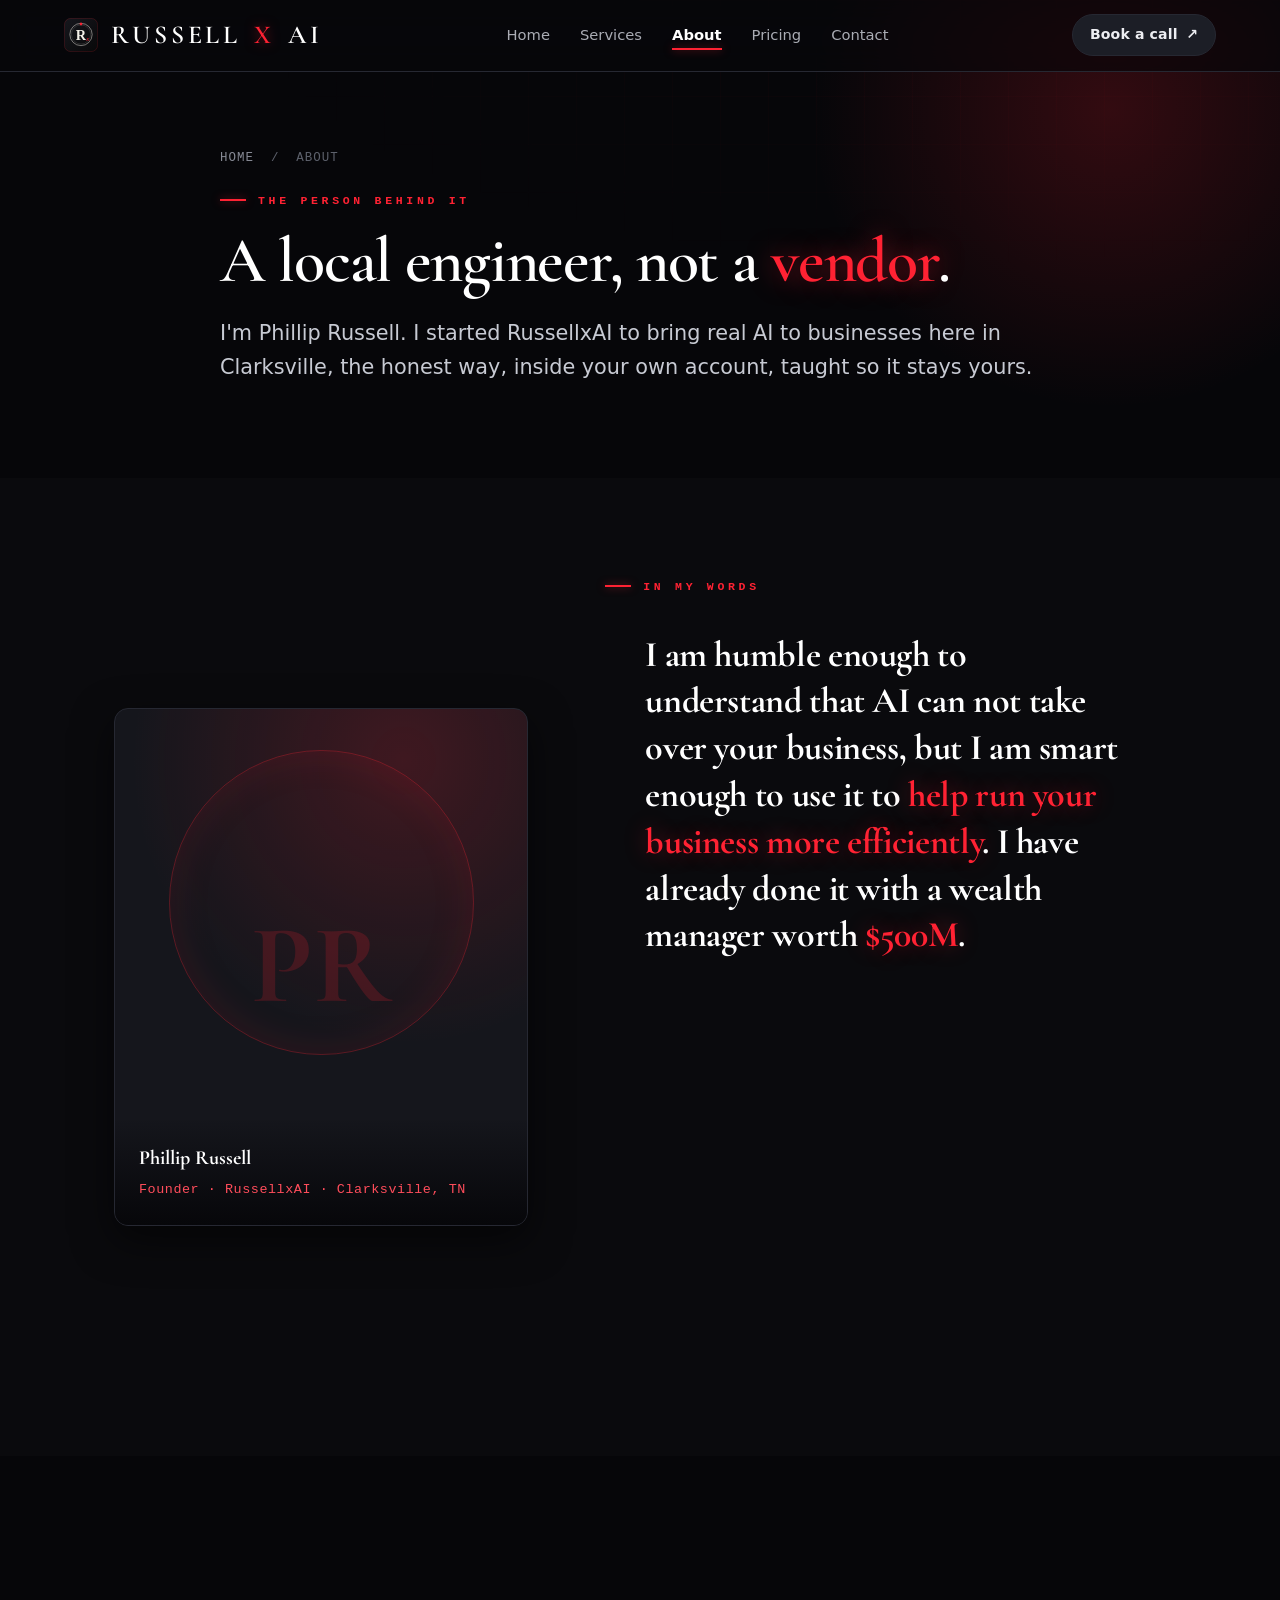
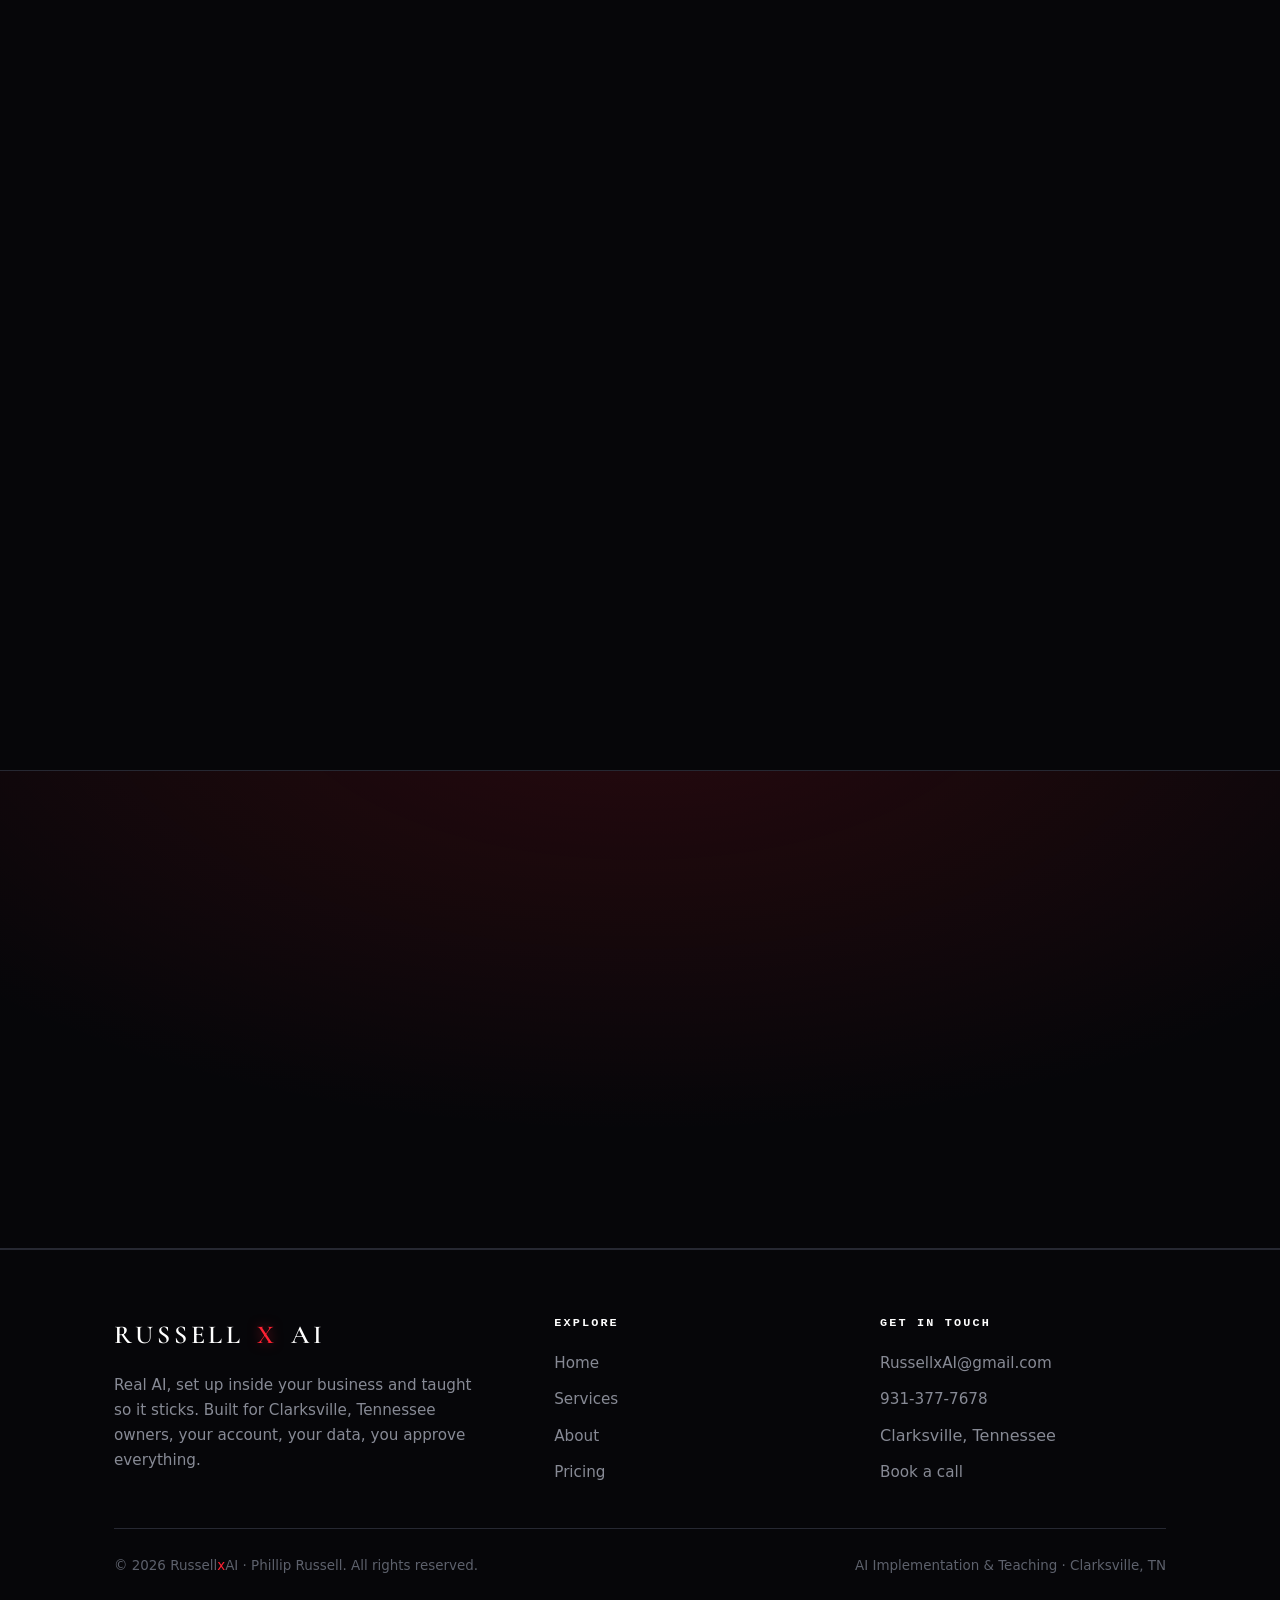
==== commit 32ca13a8: "Old-money serif logo + Garamond display, voice-profile copy pass (no em dashes), new service illustr" ====
--- a/about.html
+++ b/about.html
@@ -7,14 +7,14 @@
 <meta http-equiv="X-Content-Type-Options" content="nosniff">
 <meta name="referrer" content="strict-origin-when-cross-origin">
 
-<title>About Phillip Russell — RussellxAI · Clarksville, TN</title>
+<title>About Phillip Russell, RussellxAI · Clarksville, TN</title>
 <meta name="description" content="Phillip Russell, founder of RussellxAI. Finance & AI student at Austin Peay, self-taught AI engineer. Built an operating system for a Clarksville wealth manager with 400+ clients and $500M AUM.">
 <link rel="canonical" href="https://philruss11.github.io/russellxai/about.html">
 <meta name="theme-color" content="#0a0a0d">
 <meta property="og:type" content="profile">
 <meta property="og:site_name" content="RussellxAI">
-<meta property="og:title" content="About Phillip Russell — RussellxAI">
-<meta property="og:description" content="Humble enough to know AI can't take over your business — smart enough to use it to run it more efficiently.">
+<meta property="og:title" content="About Phillip Russell, RussellxAI">
+<meta property="og:description" content="Humble enough to know AI can't take over your business, smart enough to use it to run it more efficiently.">
 <meta property="og:url" content="https://philruss11.github.io/russellxai/about.html">
 <meta property="og:image" content="https://philruss11.github.io/russellxai/assets/img/og-image.png">
 <meta name="twitter:card" content="summary_large_image">
@@ -53,7 +53,7 @@
     <div class="page-header__crumbs"><a href="index.html">Home</a> &nbsp;/&nbsp; About</div>
     <p class="eyebrow reveal in">The person behind it</p>
     <h1 class="reveal in" data-delay="1">A local engineer, not a <span class="accent">vendor</span>.</h1>
-    <p class="lead reveal in" data-delay="2">I'm Phillip Russell. I started RussellxAI to bring real AI to businesses here in Clarksville — the honest way, inside your own account, taught so it stays yours.</p>
+    <p class="lead reveal in" data-delay="2">I'm Phillip Russell. I started RussellxAI to bring real AI to businesses here in Clarksville, the honest way, inside your own account, taught so it stays yours.</p>
   </div>
 </header>
 
@@ -67,14 +67,14 @@
     <div>
       <p class="eyebrow reveal">In my words</p>
       <blockquote class="about__quote reveal" data-delay="1">I am humble enough to understand that AI can not take over your business, but I am smart enough to use it to <span class="hl">help run your business more efficiently</span>. I have already done it with a wealth manager worth <span class="hl">$500M</span>.</blockquote>
-      <p class="about__body reveal" data-delay="2">I'm a Finance and AI student here locally at Austin Peay, and I'm self-taught in AI. I work across multiple businesses in Clarksville — my biggest client a wealth manager with over 400 clients and $500 million in assets under management. I built him an operating system so he could focus on expanding to Nashville. I'm young and I lean into it. The work is tailored off your experience plus my knowledge in AI, taught so it stays yours.</p>
+      <p class="about__body reveal" data-delay="2">I'm a Finance and AI student here locally at Austin Peay, and I'm self-taught in AI. I work across multiple businesses in Clarksville, my biggest client a wealth manager with over 400 clients and $500 million in assets under management. I built him an operating system so he could focus on expanding to Nashville. I'm young and I lean into it. The work is tailored off your experience plus my knowledge in AI, taught so it stays yours.</p>
       <ul class="about__creds reveal" data-delay="3">
-        <li>Austin Peay — Finance &amp; AI</li>
+        <li>Austin Peay, Finance &amp; AI</li>
         <li>Self-taught AI engineer</li>
         <li>$500M AUM operating-system build</li>
         <li>Multiple Clarksville clients</li>
       </ul>
-      <div class="about__sig reveal" data-delay="3">— Phillip Russell</div>
+      <div class="about__sig reveal" data-delay="3">Phillip Russell</div>
     </div>
   </div>
 </section>
@@ -87,19 +87,19 @@
     <div class="proof-grid">
       <div class="stat reveal" data-delay="1"><div class="stat__num" data-count="500" data-prefix="$" data-suffix="M">$0</div><div class="stat__label">AUM at the wealth manager I built an operating system for</div></div>
       <div class="stat reveal" data-delay="2"><div class="stat__num" data-count="400" data-suffix="+">0</div><div class="stat__label">clients that system serves, so he can expand to Nashville</div></div>
-      <div class="stat reveal" data-delay="3"><div class="stat__num" data-count="5000" data-prefix="$" data-format="comma">$0</div><div class="stat__label">/month — the SEO agency work the local program replaces</div></div>
-      <div class="stat reveal" data-delay="4"><div class="stat__num" data-count="100" data-suffix="%">0%</div><div class="stat__label">yours — your account, your data, you approve everything</div></div>
+      <div class="stat reveal" data-delay="3"><div class="stat__num" data-count="5000" data-prefix="$" data-format="comma">$0</div><div class="stat__label">/month, the SEO agency work the local program replaces</div></div>
+      <div class="stat reveal" data-delay="4"><div class="stat__num" data-count="100" data-suffix="%">0%</div><div class="stat__label">yours, your account, your data, you approve everything</div></div>
     </div>
     <div class="cases">
       <article class="case reveal" data-delay="1">
         <div class="case__tag">Wealth management · Clarksville</div>
         <h4>The operating system</h4>
-        <p>Built a full AI operating system for a wealth manager with 400+ clients and $500M AUM — so the owner could stop running the back office and start expanding to Nashville.</p>
+        <p>Built a full AI operating system for a wealth manager with 400+ clients and $500M AUM, so the owner could stop running the back office and start expanding to Nashville.</p>
       </article>
       <article class="case reveal" data-delay="2">
         <div class="case__tag">Softball lessons · Clarksville</div>
         <h4>Numbers on day one</h4>
-        <p>For a softball-lesson S-Corp, delivered a financial model and a live dashboard the same day — revenue, tax, and ROI in plain English the owner can reopen anytime.</p>
+        <p>For a softball-lesson S-Corp, delivered a financial model and a live dashboard the same day, revenue, tax, and ROI in plain English the owner can reopen anytime.</p>
       </article>
       <article class="case reveal" data-delay="3">
         <div class="case__tag">Tree service · Clarksville</div>
@@ -114,7 +114,7 @@
 <section class="cta-band" aria-label="Get started">
   <div class="container">
     <p class="eyebrow reveal">Let's talk</p>
-    <h2 class="reveal" data-delay="1">If that sounds like the kind of help you want —</h2>
+    <h2 class="reveal" data-delay="1">If that sounds like the kind of help you want,</h2>
     <p class="reveal" data-delay="2">I'd like to get on your schedule. Coffee's on me.</p>
     <div class="hero__actions reveal" data-delay="3">
       <a class="btn btn--gold" href="contact.html">Get on my schedule <span class="arrow">↗</span></a>
@@ -128,7 +128,7 @@
     <div class="footer__top">
       <div>
         <div class="brand">Russell<span class="x">x</span>AI</div>
-        <p>Real AI, set up inside your business and taught so it sticks. Built for Clarksville, Tennessee owners — your account, your data, you approve everything.</p>
+        <p>Real AI, set up inside your business and taught so it sticks. Built for Clarksville, Tennessee owners, your account, your data, you approve everything.</p>
       </div>
       <div>
         <h5>Explore</h5>
--- a/assets/css/styles.css
+++ b/assets/css/styles.css
@@ -1,8 +1,14 @@
 /* ===========================================================
    RussellxAI — "Neo-Gotham" theme
-   Black / steel-grey base + contained neon red. Techy, clean.
+   Black / steel-grey base + contained neon red.
+   Old-money serif display (self-hosted Garamond) on dark tech.
    Self-contained, no CDN.
    =========================================================== */
+
+@font-face{font-family:"Cormorant Garamond";src:url("../fonts/cormorant-garamond-500.woff2") format("woff2");font-weight:500;font-style:normal;font-display:swap}
+@font-face{font-family:"Cormorant Garamond";src:url("../fonts/cormorant-garamond-600.woff2") format("woff2");font-weight:600;font-style:normal;font-display:swap}
+@font-face{font-family:"Cormorant Garamond";src:url("../fonts/cormorant-garamond-700.woff2") format("woff2");font-weight:700;font-style:normal;font-display:swap}
+@font-face{font-family:"Cormorant Garamond";src:url("../fonts/cormorant-garamond-500-italic.woff2") format("woff2");font-weight:500;font-style:italic;font-display:swap}
 
 :root{
   /* surfaces */
@@ -34,7 +40,7 @@
   --steel:#3a3d47;
 
   --sans:"Segoe UI",system-ui,-apple-system,BlinkMacSystemFont,Roboto,Helvetica,Arial,sans-serif;
-  --display:"Segoe UI",system-ui,-apple-system,Roboto,Helvetica,Arial,sans-serif;
+  --display:"Cormorant Garamond",Georgia,"Times New Roman",serif;
   --mono:"JetBrains Mono","SFMono-Regular",Consolas,"Liberation Mono",Menlo,monospace;
 
   --container:1180px;
@@ -70,7 +76,7 @@
 a{color:inherit;text-decoration:none}
 button{font-family:inherit}
 
-h1,h2,h3,h4,.display{font-family:var(--display);font-weight:800;line-height:1.05;letter-spacing:-.02em;color:#fff;margin:0}
+h1,h2,h3,h4,.display{font-family:var(--display);font-weight:600;line-height:1.07;letter-spacing:0;color:#fff;margin:0}
 p{margin:0 0 1em}
 
 ::selection{background:var(--red);color:#fff}
@@ -124,9 +130,9 @@
   transition:padding .35s var(--ease),box-shadow .35s,background .35s;
 }
 .nav.scrolled{padding:10px var(--gutter);background:rgba(8,8,11,.9);box-shadow:0 1px 0 rgba(255,34,51,.25),0 10px 30px rgba(0,0,0,.5)}
-.brand{font-family:var(--display);font-size:1.4rem;font-weight:800;letter-spacing:.02em;color:#fff;display:flex;align-items:center;gap:10px;text-transform:uppercase}
-.brand .x{color:var(--red);font-style:normal;text-shadow:0 0 12px var(--red-glow)}
-.brand .mark{width:30px;height:30px;flex:0 0 auto}
+.brand{font-family:var(--display);font-size:1.62rem;font-weight:600;letter-spacing:.15em;color:#fff;display:flex;align-items:center;gap:13px;text-transform:uppercase}
+.brand .x{color:var(--red);font-style:normal;font-weight:600;text-shadow:0 0 12px var(--red-glow)}
+.brand .mark{width:34px;height:34px;flex:0 0 auto}
 .nav-links{display:flex;align-items:center;gap:30px;list-style:none;margin:0;padding:0}
 .nav-links a{font-family:var(--sans);font-size:.92rem;font-weight:500;color:var(--ink-soft);position:relative;padding:4px 0;opacity:.85;transition:opacity .2s,color .2s}
 .nav-links a::after{content:"";position:absolute;left:0;bottom:-3px;width:0;height:2px;background:var(--red);box-shadow:0 0 8px var(--red-glow);transition:width .3s var(--ease)}
@@ -218,6 +224,20 @@
 .reveal[data-delay="5"]{transition-delay:.45s}
 @media (prefers-reduced-motion:reduce){.reveal{opacity:1;transform:none;filter:none;transition:none}}
 
+/* ---------- home: centered fade-deck ---------- */
+.is-home .strip{display:none}
+.is-home > .hero,.is-home > section{min-height:100svh;display:flex;flex-direction:column;justify-content:center;will-change:opacity,transform}
+.is-home > section .container{text-align:center}
+.is-home .hero__inner{text-align:center}
+.is-home .eyebrow{justify-content:center}
+.is-home .services-head{grid-template-columns:1fr;text-align:center}
+.is-home .section-title,.is-home .section-lead,.is-home .hero__sub,.is-home .cta-band p{margin-left:auto;margin-right:auto}
+.is-home .hero__loc{margin-left:auto;margin-right:auto}
+.is-home .hero__doors{margin-left:auto;margin-right:auto;display:inline-block;text-align:left}
+.is-home .hero__actions,.is-home .actions-row{justify-content:center}
+.is-home .svc-card__body,.is-home .door,.is-home .pillar,.is-home .case,.is-home .stat,.is-home .match__row>div{text-align:left}
+@media (prefers-reduced-motion:reduce){.is-home > .hero,.is-home > section{opacity:1 !important;transform:none !important}}
+
 /* ---------- two doors ---------- */
 .doors{display:grid;grid-template-columns:1fr 1fr;gap:24px;margin-top:54px}
 .door{position:relative;overflow:hidden;border-radius:var(--radius);padding:46px 40px;min-height:300px;
@@ -254,6 +274,30 @@
 .svc-card .built{margin-top:auto;padding-top:18px;font-size:.84rem;color:var(--muted)}
 .svc-card .built b{color:var(--red-bright);font-weight:600}
 .svc-card .built em{color:var(--faint)}
+
+/* animated email pile (inbox card) */
+.email-stack{position:relative;width:100%;height:100%;overflow:hidden;
+  background:radial-gradient(120% 80% at 50% 0%,rgba(255,34,51,.10),transparent 60%),#101116;
+  display:flex;flex-direction:column;align-items:center;justify-content:center;gap:8px}
+.email-stack__pile{position:relative;width:140px;height:104px}
+.email-stack .env{position:absolute;left:50%;width:118px;height:66px;margin-left:-59px;border-radius:7px;
+  background:#1c1e26;border:1px solid #30333d;box-shadow:0 6px 16px rgba(0,0,0,.45);
+  animation:envdrop 3.6s cubic-bezier(.16,1,.3,1) infinite}
+.email-stack .env::before{content:"";position:absolute;top:0;left:50%;transform:translateX(-50%);
+  border-left:58px solid transparent;border-right:58px solid transparent;border-top:32px solid #262a33;border-radius:6px 6px 0 0}
+.email-stack .env::after{content:"";position:absolute;left:14px;right:14px;bottom:12px;height:2px;background:#30333d;
+  box-shadow:0 7px 0 #30333d,0 -7px 0 #30333d}
+.email-stack .env:nth-child(1){top:40px;animation-delay:0s}
+.email-stack .env:nth-child(2){top:30px;animation-delay:.5s}
+.email-stack .env:nth-child(3){top:20px;animation-delay:1s}
+.email-stack .env:nth-child(4){top:10px;animation-delay:1.5s;border-color:#ff2233}
+.email-stack .env:nth-child(5){top:0;animation-delay:2s;border-color:#ff2233;background:#221216}
+.email-stack .env:nth-child(5)::before{border-top-color:#3a1620}
+@keyframes envdrop{0%{transform:translateY(-86px) scale(.92);opacity:0}14%{opacity:1}34%,100%{transform:translateY(0);opacity:1}}
+.email-stack__count{text-align:center;line-height:1;z-index:2}
+.email-stack__count .num{font-family:var(--display);font-weight:700;font-size:2.1rem;color:var(--red);text-shadow:0 0 20px rgba(255,34,51,.45)}
+.email-stack__count small{display:block;font-family:var(--mono);font-size:.6rem;letter-spacing:.12em;text-transform:uppercase;color:var(--muted);margin-top:4px}
+@media (prefers-reduced-motion:reduce){.email-stack .env{animation:none}}
 
 /* quick-match table */
 .match{margin-top:60px;border:1px solid var(--line);border-radius:var(--radius);overflow:hidden;background:var(--surface)}
